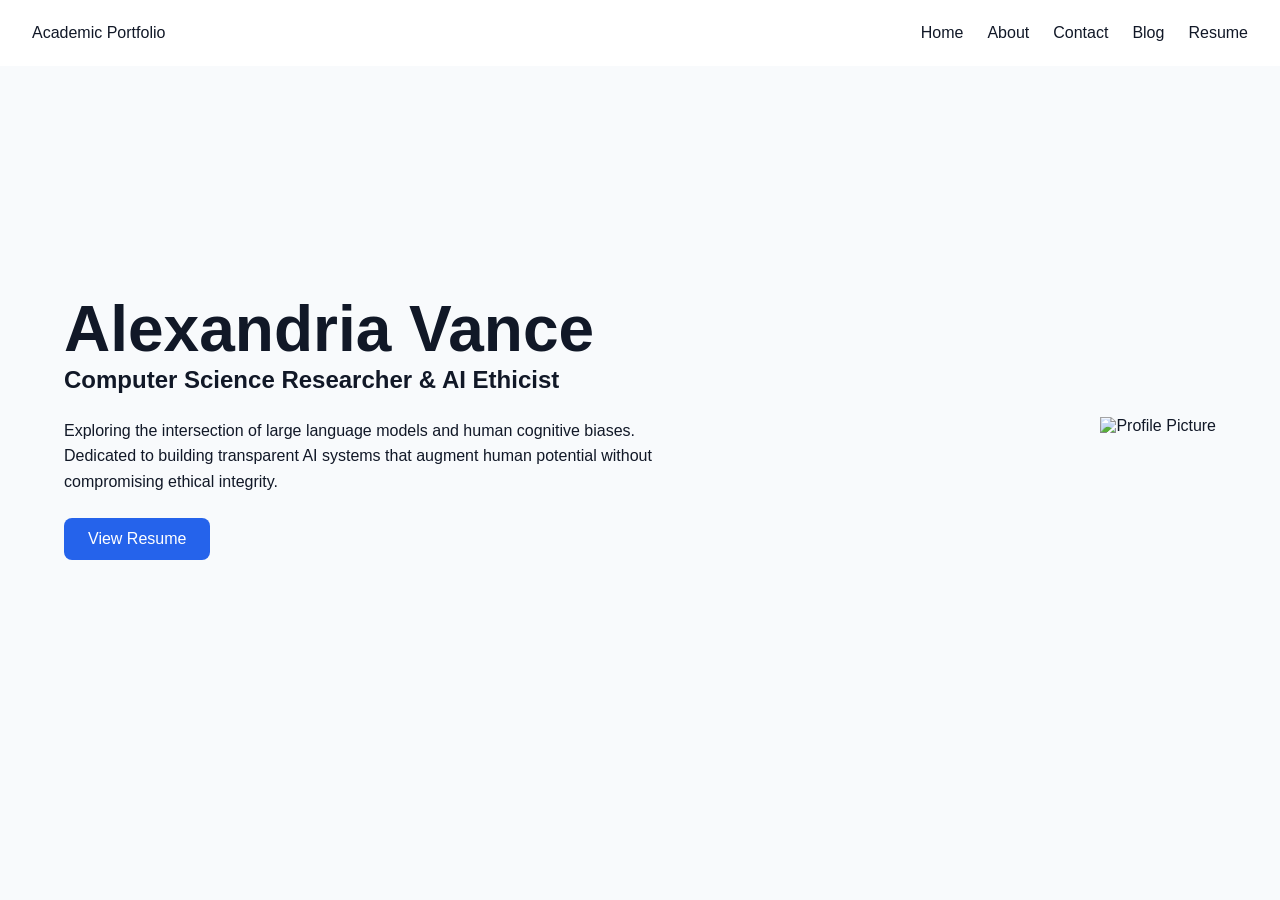
==== index.html @ d14ae64d "starting css" ====
<!DOCTYPE html>
<html lang="en">
<head>
    <title>Index</title>
    <link rel = "stylesheet"
    href = "css/style.css">
</head>
<body>
    <nav class="navbar">
        <div class="logo">
        Academic Portfolio
        </div>

        <ul class="nav-links">
            <li><a href="index.html">Home</a></li>
            <li><a href="about.html">About</a></li>
            <li><a href="contact.html">Contact</a></li>
            <li><a href="blog.html">Blog</a></li>
            <li><a href="resume.html">Resume</a></li>
    
        </ul>
    </nav>

    <main>
        <section class="hero container"> 
            <div class="hero-text"> 
                <h1> Alexandria Vance</h1>
                <h2> Computer Science Researcher & AI Ethicist</h2>

                <p>Exploring the intersection of large language 
                    models and human cognitive biases. 
                    Dedicated to building transparent AI 
                    systems that augment human potential without 
                    compromising ethical integrity. 
                </p>

                <div class="hero-buttons">

                    <a href="resume.html" class="btn"> View Resume</a>
                </div>

            </div>

            <div class="hero-image"> 

                <img src="images/profile.jpg"
                alt="Profile Picture">
            </div>
        </section>
    </main>

<script src="js/main.js"></script>
    </body>
</html>
---- css/style.css ----
:root {
    --primary: #2563eb;
    --secondary:#1e293b;
    --background:#f8fafc;
    --text:#111827; 
    --card:#ffffff;
}

*{
    margin: 0;
    padding: 0;
    box-sizing: border-box;
}

body{
    font-family:Arial, sans-serif;
    background:var(--background);
    color: var(--text);
}

.container{
    width: 90%;
    max-width: 1200px;
    margin: auto;
}

.navbar{
    display: flex;
    justify-content: space-between;
    align-items: center;

    padding: 1.5rem 2rem;
    background: white;
}

.nav-links{
    display: flex;
    gap: 1.5rem; 
    list-style: none;
}

.nav-links a{
    text-decoration: none;
    color: var(--text);
}

.hero{
    display: flex;
    justify-content: space-between;
    align-items: center; 
    min-height: 80vh;
}

.hero-text{
    max-width: 600px;
}

.hero h1{
    font-size: 4rem;
}

.hero p {
    margin: 1.5rem 0;
    line-height: 1.6;
}

.btn {
    display: inline-block;
    padding: 0.75rem 1.5rem;
    background: var(--primary);
    color:white;
    text-decoration: none;
    border-radius: 8px;
    transition: 0.3s ease;
}

.btn:hover {
    opacity: 0.85;
}

.hero-buttons {
    display: flex;
    gap: 1rem;
}
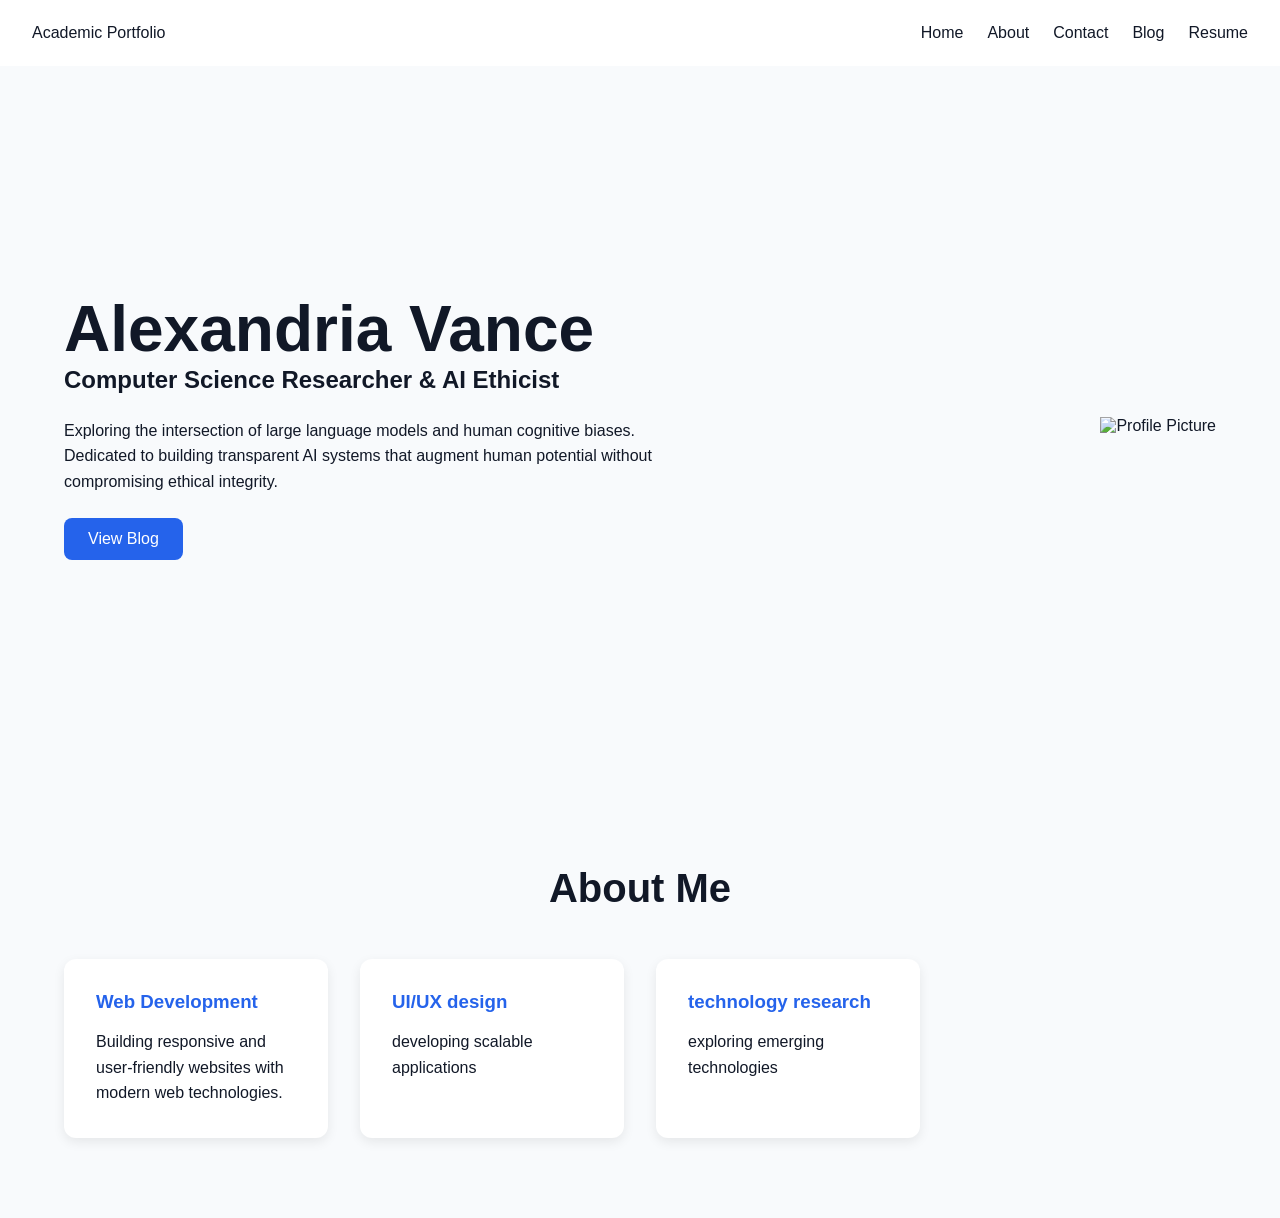
==== commit 26614cff: "start of interest card grid" ====
--- a/index.html
+++ b/index.html
@@ -36,7 +36,7 @@
 
                 <div class="hero-buttons">
 
-                    <a href="resume.html" class="btn"> View Resume</a>
+                    <a href="blog.html" class="btn"> View Blog</a>
                 </div>
 
             </div>
@@ -47,6 +47,31 @@
                 alt="Profile Picture">
             </div>
         </section>
+
+        <section class="interests container">
+
+            <h2 class="section-title"> 
+                About Me
+            </h2>
+
+            <div class="interests-grid">
+
+                <div class="interest-card">
+                    <h3>Web Development </h3>
+                    <p>Building responsive and user-friendly websites with modern web technologies.</p>
+                </div>
+
+                <div class="interest-card">
+                    <h3> UI/UX design</h3>
+                    <p> developing scalable applications </p>
+                </div>
+                <div class="interest-card">
+                    <h3> technology research</h3>
+                    <p> exploring emerging technologies</p>
+                </div>
+
+            </div>
+        </section>
     </main>
 
 <script src="js/main.js"></script>
--- a/css/style.css
+++ b/css/style.css
@@ -83,3 +83,50 @@
     gap: 1rem;
 }
 
+.interests {
+    padding:5rem 0;
+}
+
+.section-title {
+    font-size: 2.5rem;
+    margin-bottom: 3rem;
+    text-align: center;
+}
+
+.interests-grid {
+    display: grid; 
+    grid-template-columns: repeat(4, 1fr);
+    gap: 2rem;
+}
+
+.interest-card {
+    background: var(--card);
+    padding: 2rem;
+    border-radius: 12px;
+    box-shadow: 0 4px 12px rgba(0,0,0,0.08);
+    transition: 0.3s ease;
+}
+
+.interest-card:hover {
+    transform: translateY(-5px);
+}
+
+.interest-card h3 {
+    margin-bottom: 1rem;
+    color: var(--primary);
+}
+
+.interest-card p {
+    line-height: 1.6;
+}
+
+@media (max-width: 768px) {
+    .hero {
+        flex-direction: column; 
+        text-align: center;
+    }
+    .interests-grid {
+        grid-template-columns: 1fr;
+    }
+}
+/* makes it stack when looking at it on mobile*/
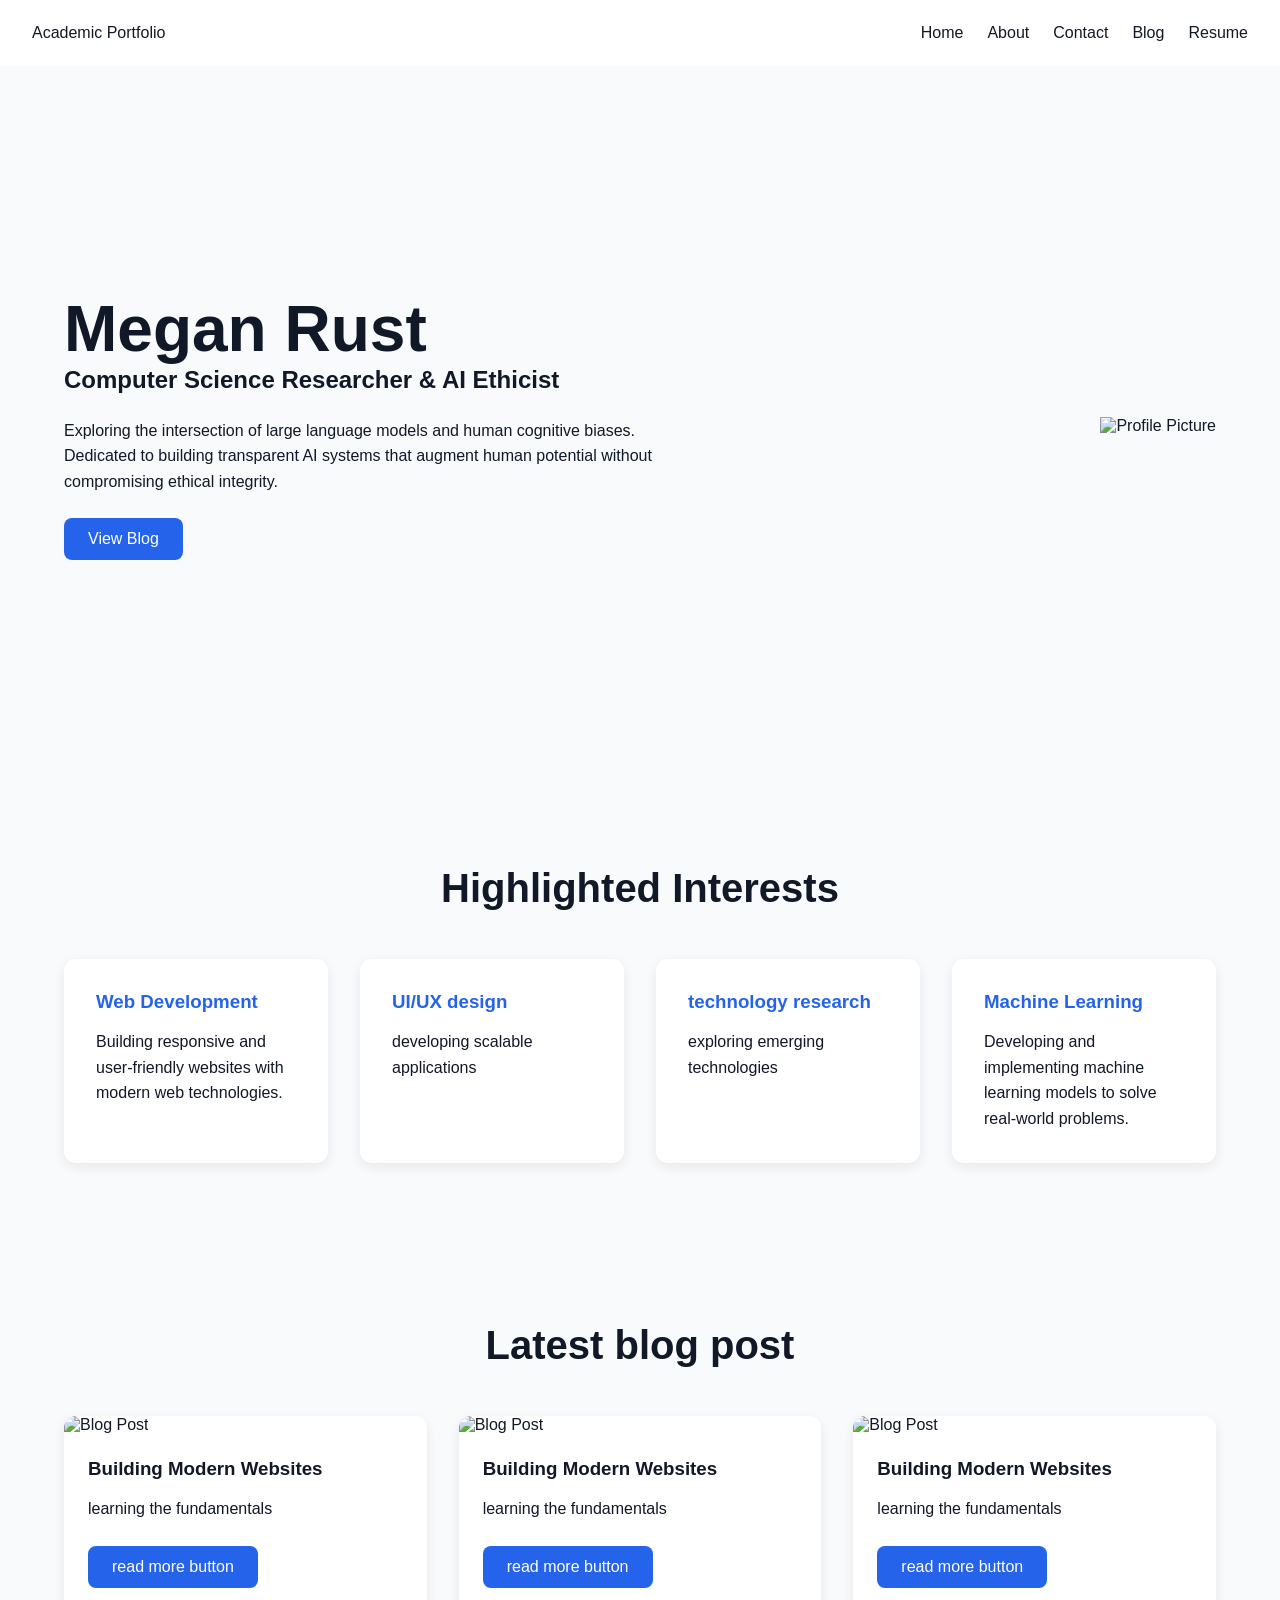
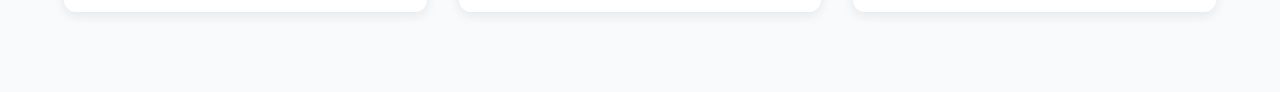
==== commit 7e5e9a79: "responsive blog card section" ====
--- a/index.html
+++ b/index.html
@@ -24,7 +24,7 @@
     <main>
         <section class="hero container"> 
             <div class="hero-text"> 
-                <h1> Alexandria Vance</h1>
+                <h1> Megan Rust</h1>
                 <h2> Computer Science Researcher & AI Ethicist</h2>
 
                 <p>Exploring the intersection of large language 
@@ -51,7 +51,7 @@
         <section class="interests container">
 
             <h2 class="section-title"> 
-                About Me
+                Highlighted Interests
             </h2>
 
             <div class="interests-grid">
@@ -69,7 +69,59 @@
                     <h3> technology research</h3>
                     <p> exploring emerging technologies</p>
                 </div>
+                <div class="interest-card">
+                    <h3> Machine Learning</h3>
+                    <p> Developing and implementing machine learning models to solve real-world problems.</p>
+                </div>
 
+            </div>
+        </section>
+
+        <section class="blog-preview container">
+            <h2 class="section-title"> Latest blog post</h2>
+
+            <div class="blog-grid">
+                <div class="blog-card">
+                    <img src="images/blog1.jpg"
+                    alt="Blog Post"> 
+
+                    <div class="blog-content">
+
+                        <h3> Building Modern Websites</h3>
+                        <p> learning the fundamentals</p>
+
+                        <a href="blog-post.html"
+                        class="btn"> read more button</a>
+                    </div>
+                </div>
+
+                <div class="blog-card">
+                    <img src="images/blog1.jpg"
+                    alt="Blog Post"> 
+
+                    <div class="blog-content">
+
+                        <h3> Building Modern Websites</h3>
+                        <p> learning the fundamentals</p>
+
+                        <a href="blog-post.html"
+                        class="btn"> read more button</a>
+                    </div>
+                </div>
+
+                <div class="blog-card">
+                    <img src="images/blog1.jpg"
+                    alt="Blog Post"> 
+
+                    <div class="blog-content">
+
+                        <h3> Building Modern Websites</h3>
+                        <p> learning the fundamentals</p>
+
+                        <a href="blog-post.html"
+                        class="btn"> read more button</a>
+                    </div>
+                </div>
             </div>
         </section>
     </main>
--- a/css/style.css
+++ b/css/style.css
@@ -129,4 +129,51 @@
         grid-template-columns: 1fr;
     }
 }
-/* makes it stack when looking at it on mobile*/+/* makes it stack when looking at it on mobile*/
+
+.blog-preview {
+    padding: 5rem 0;
+}
+
+.blog-grid {
+    display: grid; 
+    grid-template-columns: repeat(3, 1fr);
+    gap: 2rem;
+}
+
+.blog-card {
+    background: var(--card);
+    border-radius: 12px;
+    overflow: hidden;
+    box-shadow: 0 4px 12px rgba(0,0,0,0.08);
+    transition: 0.3s ease;
+}
+
+.blog-card:hover {
+    transform: translateY(-5px);
+}
+
+.blog-card img {
+    width: 100%;
+    height: 200px;
+    object-fit: cover;
+}
+
+.blog-content {
+    padding: 1.5rem;
+}
+
+.blog-content h3 {
+    margin-bottom: 1rem; 
+} 
+
+.blog-content p {
+    margin-bottom: 1.5rem;
+    line-height: 1.6;
+}
+
+@media (max-width: 768px) {
+    .blog-grid {
+        grid-template-columns: 1fr;
+    }
+}
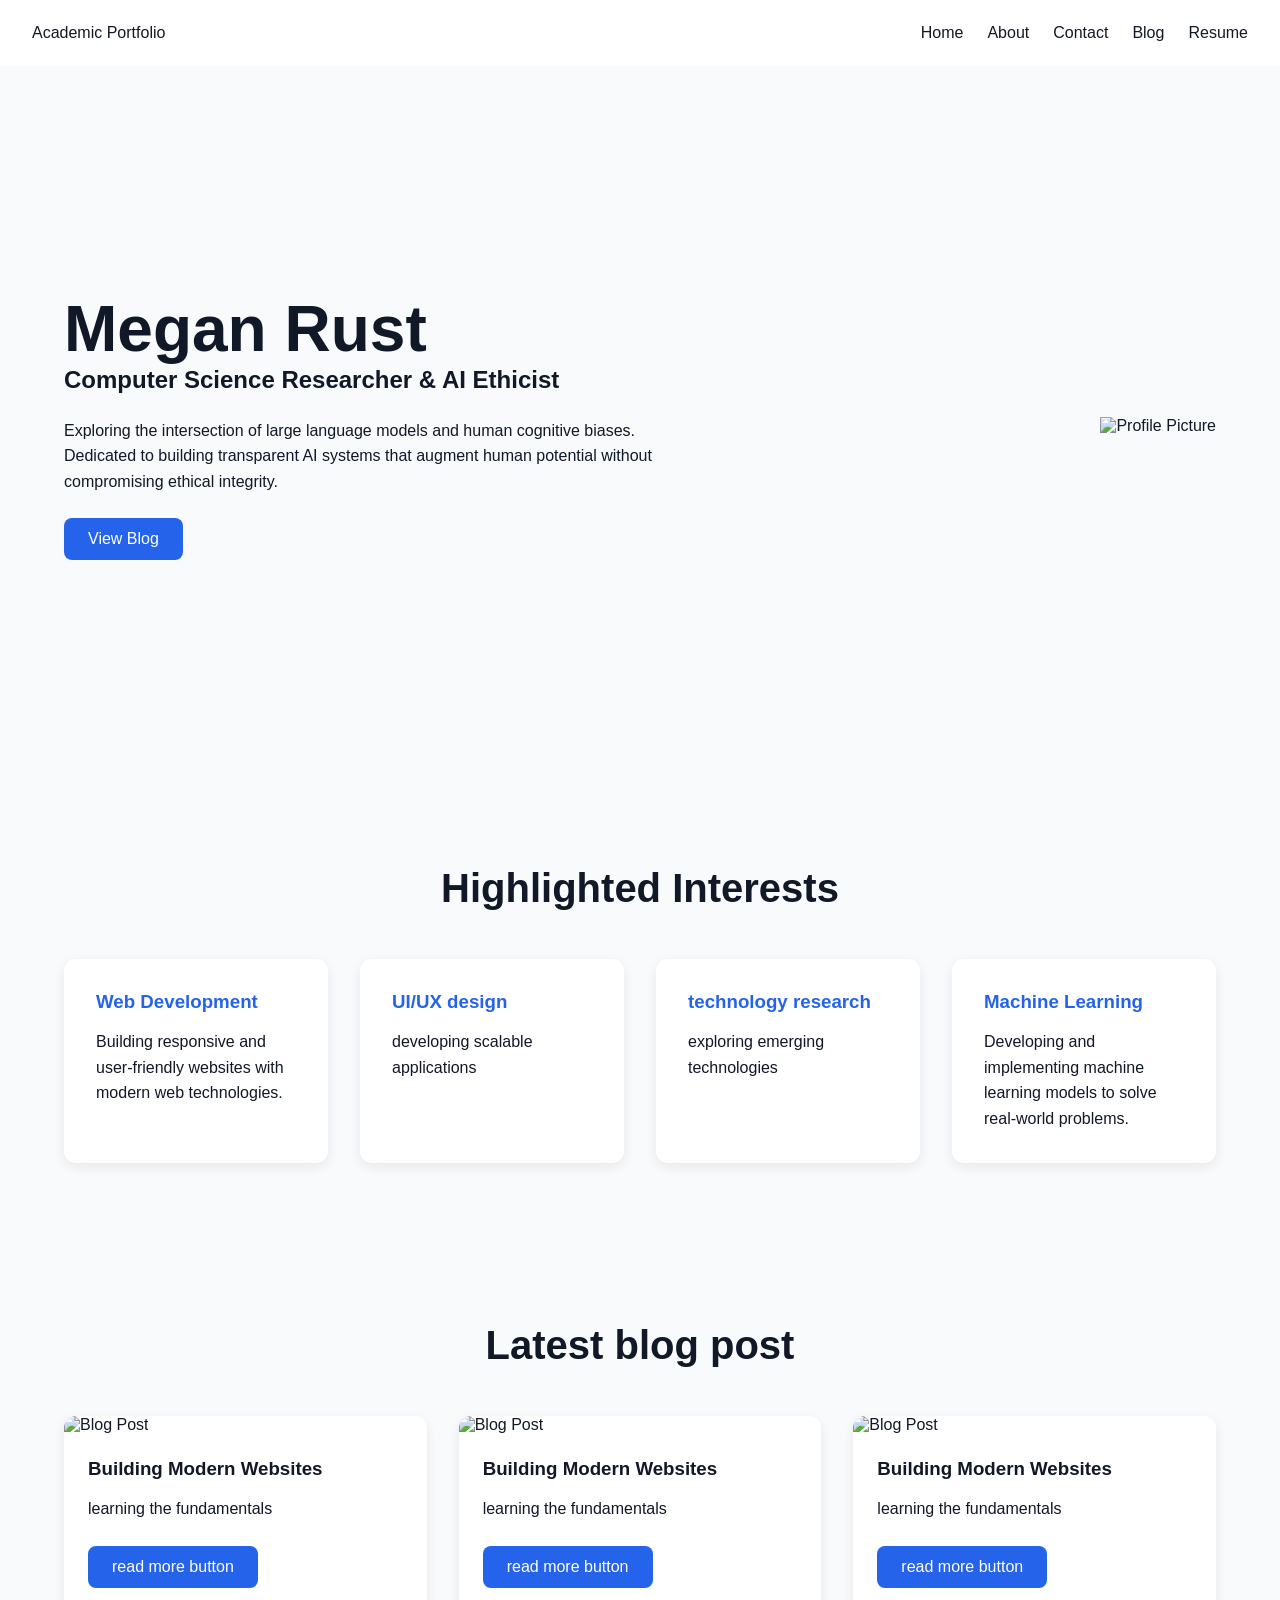
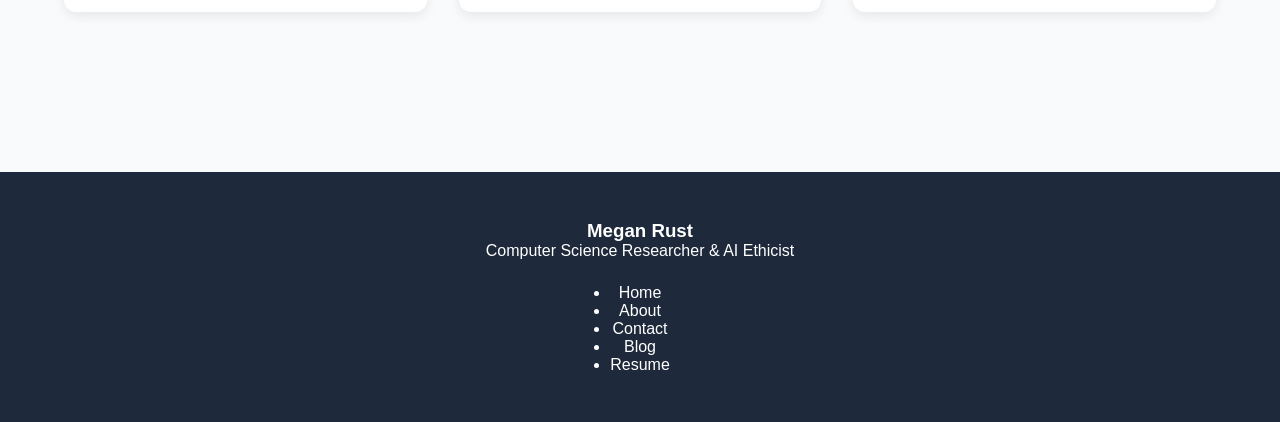
==== commit deaafa59: "footer section for each page" ====
--- a/index.html
+++ b/index.html
@@ -126,6 +126,23 @@
         </section>
     </main>
 
+     <footer class="footer">
+        <div class="container footer-content"> 
+            <div class="footer-left">
+                <h3> Megan Rust </h3>
+                <p>Computer Science Researcher & AI Ethicist</p>
+            </div>
+            <div class="footer-links">
+                <ul>
+                    <li><a href="index.html">Home</a></li>
+                    <li><a href="about.html">About</a></li>
+                    <li><a href="contact.html">Contact</a></li>
+                    <li><a href="blog.html">Blog</a></li>
+                    <li><a href="resume.html">Resume</a></li>
+                </ul>
+            </div>
+        </div>
+    </footer>
 <script src="js/main.js"></script>
     </body>
 </html> 
--- a/css/style.css
+++ b/css/style.css
@@ -176,4 +176,32 @@
     .blog-grid {
         grid-template-columns: 1fr;
     }
-}+}
+
+.footer {
+    background: var(--secondary);
+    color: white;
+    padding: 3rem 0;
+    margin-top: 5rem;
+}
+.footer-content {
+    display: flex;
+    justify-content: space-between;
+    align-items: center;
+}
+
+.footer-links {
+    display: flex;
+    gap: 1.5rem;
+}
+
+.footer-links a {
+    color: white; 
+    text-decoration: none;
+}
+
+.footer-content {
+    flex-direction: column;
+    gap: 1.5rem;
+    text-align: center;
+}
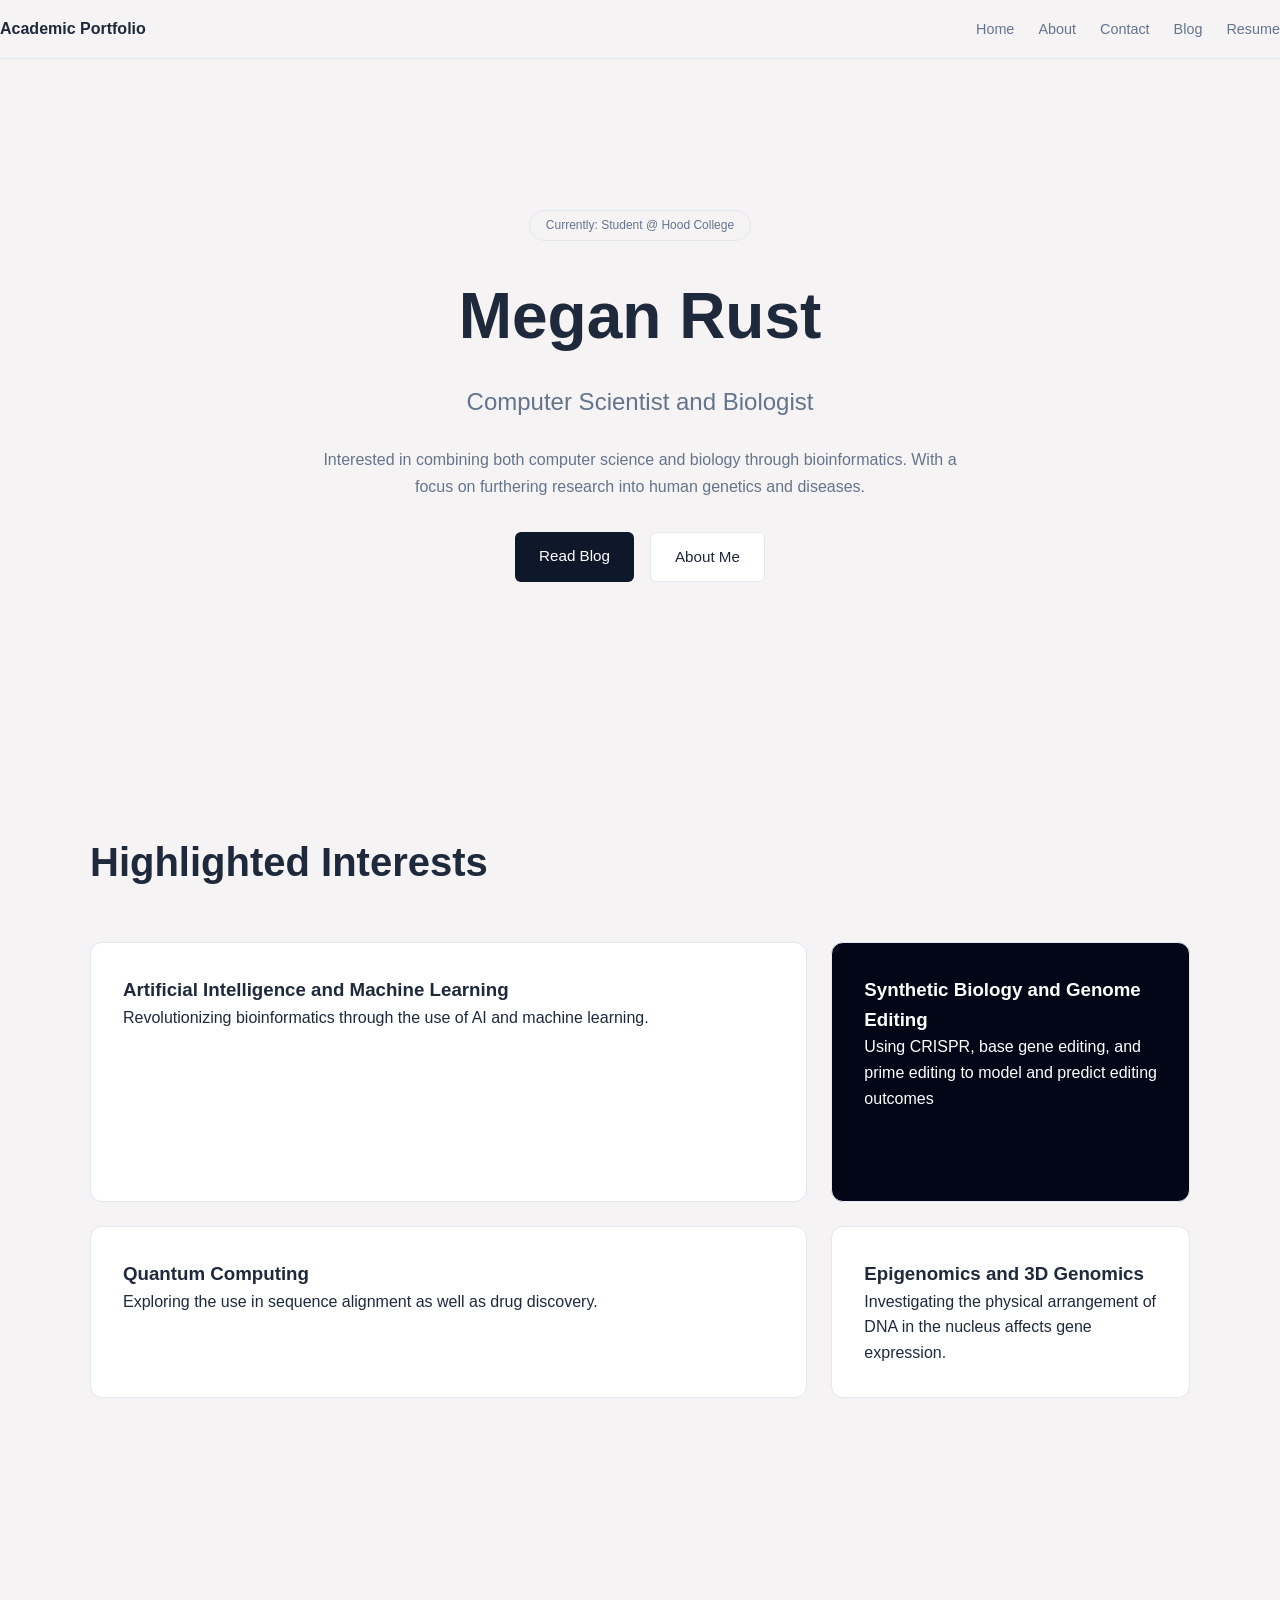
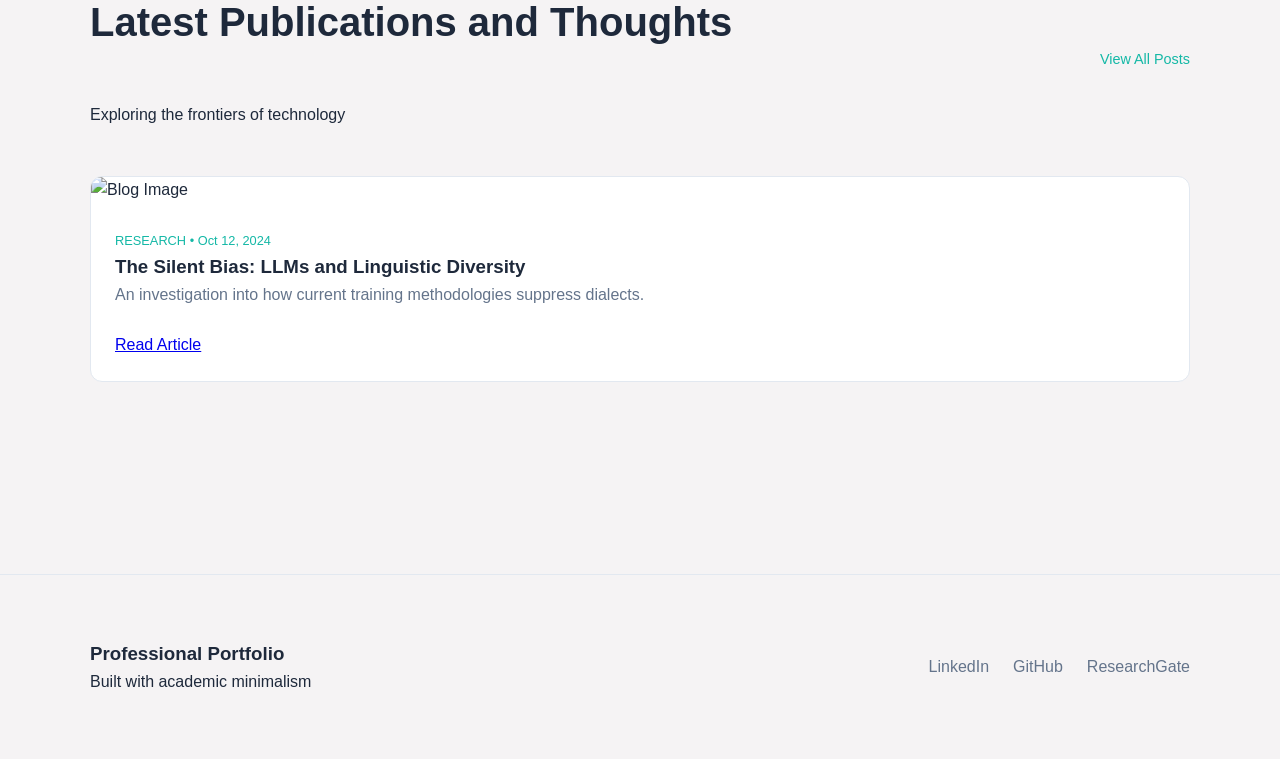
==== commit b464fbfb: "update all sections to fit rubric" ====
--- a/index.html
+++ b/index.html
@@ -10,7 +10,6 @@
         <div class="logo">
         Academic Portfolio
         </div>
-
         <ul class="nav-links">
             <li><a href="index.html">Home</a></li>
             <li><a href="about.html">About</a></li>
@@ -24,27 +23,19 @@
     <main>
         <section class="hero container"> 
             <div class="hero-text"> 
+                <span class="hero-tag">Currently: Student @ Hood College</span>
                 <h1> Megan Rust</h1>
-                <h2> Computer Science Researcher & AI Ethicist</h2>
+                <h2> Computer Scientist and Biologist</h2>
 
-                <p>Exploring the intersection of large language 
-                    models and human cognitive biases. 
-                    Dedicated to building transparent AI 
-                    systems that augment human potential without 
-                    compromising ethical integrity. 
+                <p>Interested in combining both computer science and biology through bioinformatics. 
+                    With a focus on furthering research into human genetics 
+                    and diseases.  
                 </p>
 
                 <div class="hero-buttons">
-
-                    <a href="blog.html" class="btn"> View Blog</a>
+                    <a href="blog.html" class="btn btn-primary"> Read Blog</a>
+                    <a href="about.html" class="btn btn-secondary"> About Me </a>
                 </div>
-
-            </div>
-
-            <div class="hero-image"> 
-
-                <img src="images/profile.jpg"
-                alt="Profile Picture">
             </div>
         </section>
 
@@ -56,90 +47,64 @@
 
             <div class="interests-grid">
 
-                <div class="interest-card">
-                    <h3>Web Development </h3>
-                    <p>Building responsive and user-friendly websites with modern web technologies.</p>
+                <div class="interest-card large-card">
+                    <h3>Artificial Intelligence and Machine Learning </h3>
+                    <p>Revolutionizing bioinformatics through the use of AI and machine learning.</p>
                 </div>
 
-                <div class="interest-card">
-                    <h3> UI/UX design</h3>
-                    <p> developing scalable applications </p>
+                <div class="interest-card dark-card">
+                    <h3>Synthetic Biology and Genome Editing </h3>
+                    <p> Using CRISPR, base gene editing, and prime editing to model and predict editing outcomes </p>
                 </div>
                 <div class="interest-card">
-                    <h3> technology research</h3>
-                    <p> exploring emerging technologies</p>
+                    <h3> Quantum Computing</h3>
+                    <p> Exploring the use in sequence alignment as well as drug discovery.</p>
                 </div>
-                <div class="interest-card">
-                    <h3> Machine Learning</h3>
-                    <p> Developing and implementing machine learning models to solve real-world problems.</p>
+                <div class="interest-card wide-card">
+                    <h3> Epigenomics and 3D Genomics</h3>
+                    <p> Investigating the physical arrangement of DNA in the nucleus affects gene expression.</p>
                 </div>
 
             </div>
         </section>
 
         <section class="blog-preview container">
-            <h2 class="section-title"> Latest blog post</h2>
-
-            <div class="blog-grid">
+            <div class="section-header">
+                <div> 
+                    <h2 class="section-title">
+                        Latest Publications and Thoughts
+                    </h2>
+                    <p> Exploring the frontiers of technology</p>
+                </div>
+                <a href="blog.html"
+                class="view-all-link">View All Posts</a>
+            </div>
+            <div>
                 <div class="blog-card">
-                    <img src="images/blog1.jpg"
-                    alt="Blog Post"> 
-
-                    <div class="blog-content">
-
-                        <h3> Building Modern Websites</h3>
-                        <p> learning the fundamentals</p>
-
-                        <a href="blog-post.html"
-                        class="btn"> read more button</a>
-                    </div>
+                <img src="images/blog1.jpg"
+                alt="Blog Image">
+                <div class="blog-content">
+                    <span class="blog-meta">
+                       RESEARCH • Oct 12, 2024
+                    </span>
+                    <h3> The Silent Bias: LLMs and Linguistic Diversity</h3>
+                    <p> An investigation into how current training methodologies suppress dialects.</p>
+                    <a href="blog-post.html">Read Article</a>
                 </div>
-
-                <div class="blog-card">
-                    <img src="images/blog1.jpg"
-                    alt="Blog Post"> 
-
-                    <div class="blog-content">
-
-                        <h3> Building Modern Websites</h3>
-                        <p> learning the fundamentals</p>
-
-                        <a href="blog-post.html"
-                        class="btn"> read more button</a>
-                    </div>
-                </div>
-
-                <div class="blog-card">
-                    <img src="images/blog1.jpg"
-                    alt="Blog Post"> 
-
-                    <div class="blog-content">
-
-                        <h3> Building Modern Websites</h3>
-                        <p> learning the fundamentals</p>
-
-                        <a href="blog-post.html"
-                        class="btn"> read more button</a>
-                    </div>
-                </div>
+            </div>
             </div>
         </section>
     </main>
-
      <footer class="footer">
         <div class="container footer-content"> 
-            <div class="footer-left">
-                <h3> Megan Rust </h3>
-                <p>Computer Science Researcher & AI Ethicist</p>
+            <div>
+                <h3> Professional Portfolio </h3>
+                <p>Built with academic minimalism</p>
             </div>
             <div class="footer-links">
-                <ul>
-                    <li><a href="index.html">Home</a></li>
-                    <li><a href="about.html">About</a></li>
-                    <li><a href="contact.html">Contact</a></li>
-                    <li><a href="blog.html">Blog</a></li>
-                    <li><a href="resume.html">Resume</a></li>
-                </ul>
+                <a href="#">LinkedIn</a>
+                <a href="#">GitHub</a>
+                <a href="#">ResearchGate</a>
             </div>
         </div>
     </footer>
--- a/css/style.css
+++ b/css/style.css
@@ -1,9 +1,12 @@
 :root {
-    --primary: #2563eb;
-    --secondary:#1e293b;
-    --background:#f8fafc;
-    --text:#111827; 
-    --card:#ffffff;
+    --primary: #0f172a;
+    --accent:#14b8a6;
+    --background:#f5f3f4;
+    --card:#ffffff; 
+    --text:#1e293b;
+    --muted: #64748b;
+    --border: #e2e8f0;
+
 }
 
 *{
@@ -12,28 +15,35 @@
     box-sizing: border-box;
 }
 
+/*BODY*/
 body{
     font-family:Arial, sans-serif;
     background:var(--background);
     color: var(--text);
-}
-
+    line-height: 1.6;
+}
+
+/*CONTAINER*/
 .container{
-    width: 90%;
-    max-width: 1200px;
+    width: 88%;
+    max-width: 1100px;
     margin: auto;
 }
 
+/*NAVBAR*/
 .navbar{
     display: flex;
     justify-content: space-between;
     align-items: center;
-
-    padding: 1.5rem 2rem;
-    background: white;
-}
-
-.nav-links{
+    padding: 1rem 0rem;
+    border-bottom: 1px solid var(--border);
+}
+.logo {
+    font-weight: bold;
+    font-size: 1rem;
+}
+
+.nav-links {
     display: flex;
     gap: 1.5rem; 
     list-style: none;
@@ -41,69 +51,101 @@
 
 .nav-links a{
     text-decoration: none;
-    color: var(--text);
-}
-
+    color: var(--muted);
+    font-size: 0.9rem;
+    transition: 0.3s ease;
+}
+
+.nav-links a:hover{
+    color: var(--accent);
+}
+
+/*HERO*/
 .hero{
     display: flex;
-    justify-content: space-between;
+    justify-content: center;
     align-items: center; 
-    min-height: 80vh;
+    text-align: center;
+    min-height: 75vh;
 }
 
 .hero-text{
-    max-width: 600px;
-}
-
+    max-width: 700px;
+}
+.hero-tag {
+    display: inline-block;
+    padding: 0.3rem 1rem;
+    border: 1px solid var(--border);
+    border-radius: 999px;
+    font-size: 0.75rem;
+    color: var(--muted);
+    margin-bottom: 1.5rem;
+}
 .hero h1{
     font-size: 4rem;
+    margin-bottom: 1rem;
+}
+.hero h2{
+    color: var(--muted);
+    font-weight: 400;
+    margin-bottom: 1.5rem;
 }
 
 .hero p {
-    margin: 1.5rem 0;
-    line-height: 1.6;
-}
-
+   max-width: 650px;
+   margin: auto;
+   color: var(--muted);
+   margin-bottom: 2rem;
+   line-height: 1.7;
+}
+
+/* BUTTON */
+.hero-buttons {
+    display: flex;
+    justify-content: center;
+    gap: 1rem;
+}
 .btn {
-    display: inline-block;
     padding: 0.75rem 1.5rem;
+    text-decoration: none;
+    border-radius: 6px;
+    transition: 0.3s ease;
+    font-size: 0.95rem;
+}
+.btn-primary {
     background: var(--primary);
-    color:white;
-    text-decoration: none;
-    border-radius: 8px;
-    transition: 0.3s ease;
-}
-
+    color: white;
+}
+.btn-secondary {
+    background: white;
+    border: 1px solid var(--border);
+    color: var(--text);
+}
 .btn:hover {
-    opacity: 0.85;
-}
-
-.hero-buttons {
-    display: flex;
-    gap: 1rem;
-}
-
-.interests {
-    padding:5rem 0;
-}
-
+    opacity: 0.9;
+}
+
+/* SECTION TITLE */
 .section-title {
     font-size: 2.5rem;
     margin-bottom: 3rem;
-    text-align: center;
-}
-
+}
+
+/* INTERESTS */
+.interests {
+    padding: 6rem 0;
+}
 .interests-grid {
     display: grid; 
-    grid-template-columns: repeat(4, 1fr);
-    gap: 2rem;
+    grid-template-columns: 2fr 1fr;
+    gap: 1.5rem;
 }
 
 .interest-card {
     background: var(--card);
     padding: 2rem;
     border-radius: 12px;
-    box-shadow: 0 4px 12px rgba(0,0,0,0.08);
+    border: 1px solid var(--border);
     transition: 0.3s ease;
 }
 
@@ -111,28 +153,50 @@
     transform: translateY(-5px);
 }
 
-.interest-card h3 {
+.large-card{
+    min-height: 260px;
+}
+.dark-card {
+    background: #020617;
+    color: white;
+}
+.wide-card {
+    background-image: url("../images/waves.jpg");
+    background-size: cover;
+    background-position: center;
+}
+/*.interest-card h3 {
     margin-bottom: 1rem;
-    color: var(--primary);
 }
 
 .interest-card p {
-    line-height: 1.6;
-}
-
-@media (max-width: 768px) {
-    .hero {
-        flex-direction: column; 
-        text-align: center;
-    }
-    .interests-grid {
-        grid-template-columns: 1fr;
-    }
-}
-/* makes it stack when looking at it on mobile*/
-
+    color: var(--muted);
+}
+.featured-card {
+    background: var(--primary);
+    color: white;
+}
+.featured-card p {
+    color: rgba(255,255,255,0.8);
+}
+.wide-card {
+    grid-column: span 2;
+}*/
+
+/* BLOG PREVIEW */
 .blog-preview {
-    padding: 5rem 0;
+    padding: 6rem 0;
+}
+.section-header {
+    display: flex;
+    justify-content: space-between;
+    align-items: center;
+    margin-bottom: 3rem;
+}
+.view-all-link {
+    color: var(--accent);
+    text-decoration: none;
+    font-size: 0.9rem;
 }
 
 .blog-grid {
@@ -142,11 +206,11 @@
 }
 
 .blog-card {
-    background: var(--card);
+    background: white;
     border-radius: 12px;
     overflow: hidden;
-    box-shadow: 0 4px 12px rgba(0,0,0,0.08);
-    transition: 0.3s ease;
+   border: 1px solid var(--border);
+   transition: 0.3s ease;
 }
 
 .blog-card:hover {
@@ -155,53 +219,77 @@
 
 .blog-card img {
     width: 100%;
-    height: 200px;
+    height: 220px;
     object-fit: cover;
 }
 
 .blog-content {
     padding: 1.5rem;
 }
+.blog-meta {
+    color: var(--accent);
+    font-size: 0.8rem;
+}
 
 .blog-content h3 {
-    margin-bottom: 1rem; 
+    margin-bottom: 1rem 0; 
 } 
 
 .blog-content p {
+    color: var(--muted);
     margin-bottom: 1.5rem;
-    line-height: 1.6;
-}
-
+}
+
+/* FOOTER */
+.footer {
+    border-top: 1px solid var(--border);
+    padding: 4rem 0;
+    margin-top: 6rem;
+}
+.footer-content {
+    display: flex;
+    justify-content: space-between;
+    align-items: center;
+}
+
+.footer-links {
+    display: flex;
+    gap: 1.5rem;
+}
+
+.footer-links a {
+    color: var(--muted);
+    text-decoration: none;
+}
+
+/*RESPONSIVE DESIGN*/
 @media (max-width: 768px) {
+    .hero h1 {
+        font-size: 2.5rem;
+    }
+    .hero-buttons {
+        flex-direction: column;
+    }
+    .interests-grid {
+        grid-template-columns: 1fr;
+    }
     .blog-grid {
         grid-template-columns: 1fr;
     }
-}
-
-.footer {
-    background: var(--secondary);
-    color: white;
-    padding: 3rem 0;
-    margin-top: 5rem;
-}
-.footer-content {
-    display: flex;
-    justify-content: space-between;
-    align-items: center;
-}
-
-.footer-links {
-    display: flex;
-    gap: 1.5rem;
-}
-
-.footer-links a {
-    color: white; 
-    text-decoration: none;
-}
-
-.footer-content {
-    flex-direction: column;
-    gap: 1.5rem;
-    text-align: center;
-}
+    .section-header {
+        flex-direction: column;
+        gap: 1rem;
+        align-items: flex-start;
+    }
+    .wide-card {
+        grid-column: span 1;
+    }
+    .footer-content {
+        flex-direction: column;
+        gap: 1.5rem;
+        text-align: center;
+    }
+    .nav-links {
+        gap: 1rem;
+    }
+}
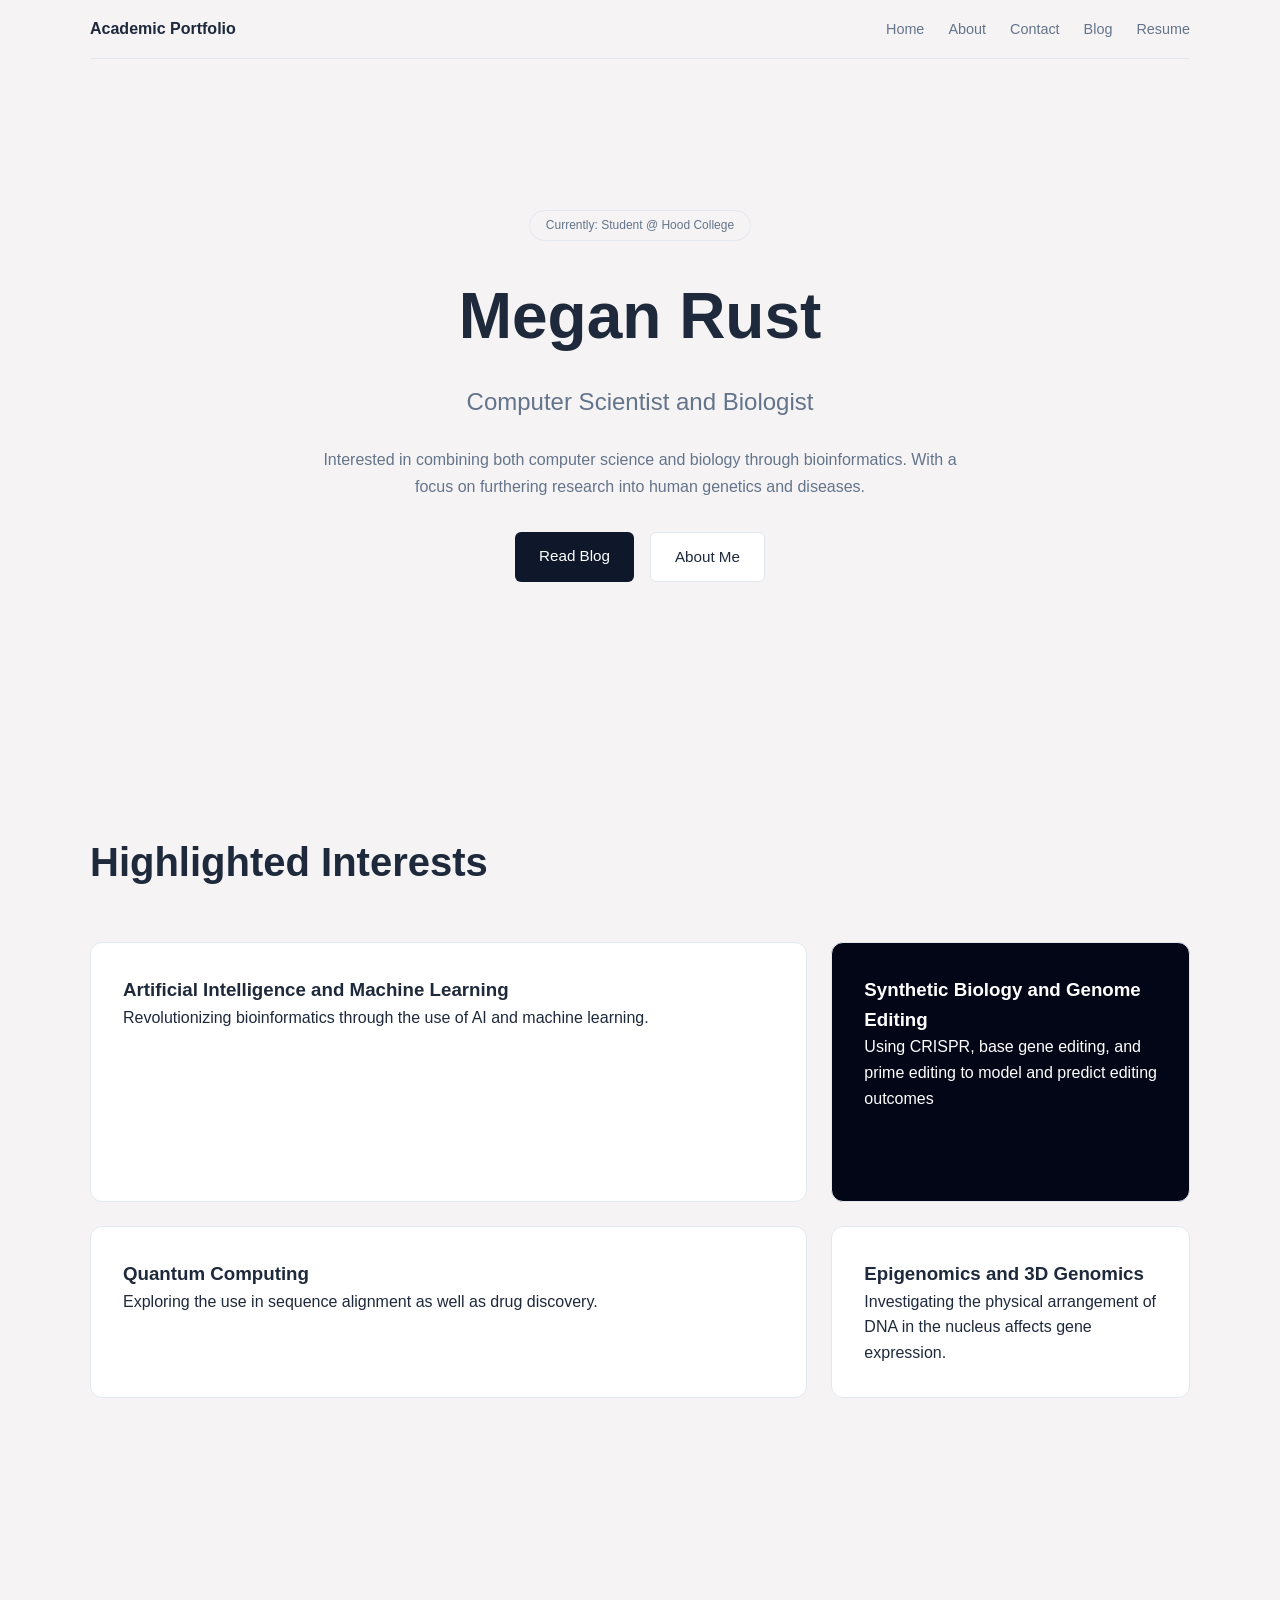
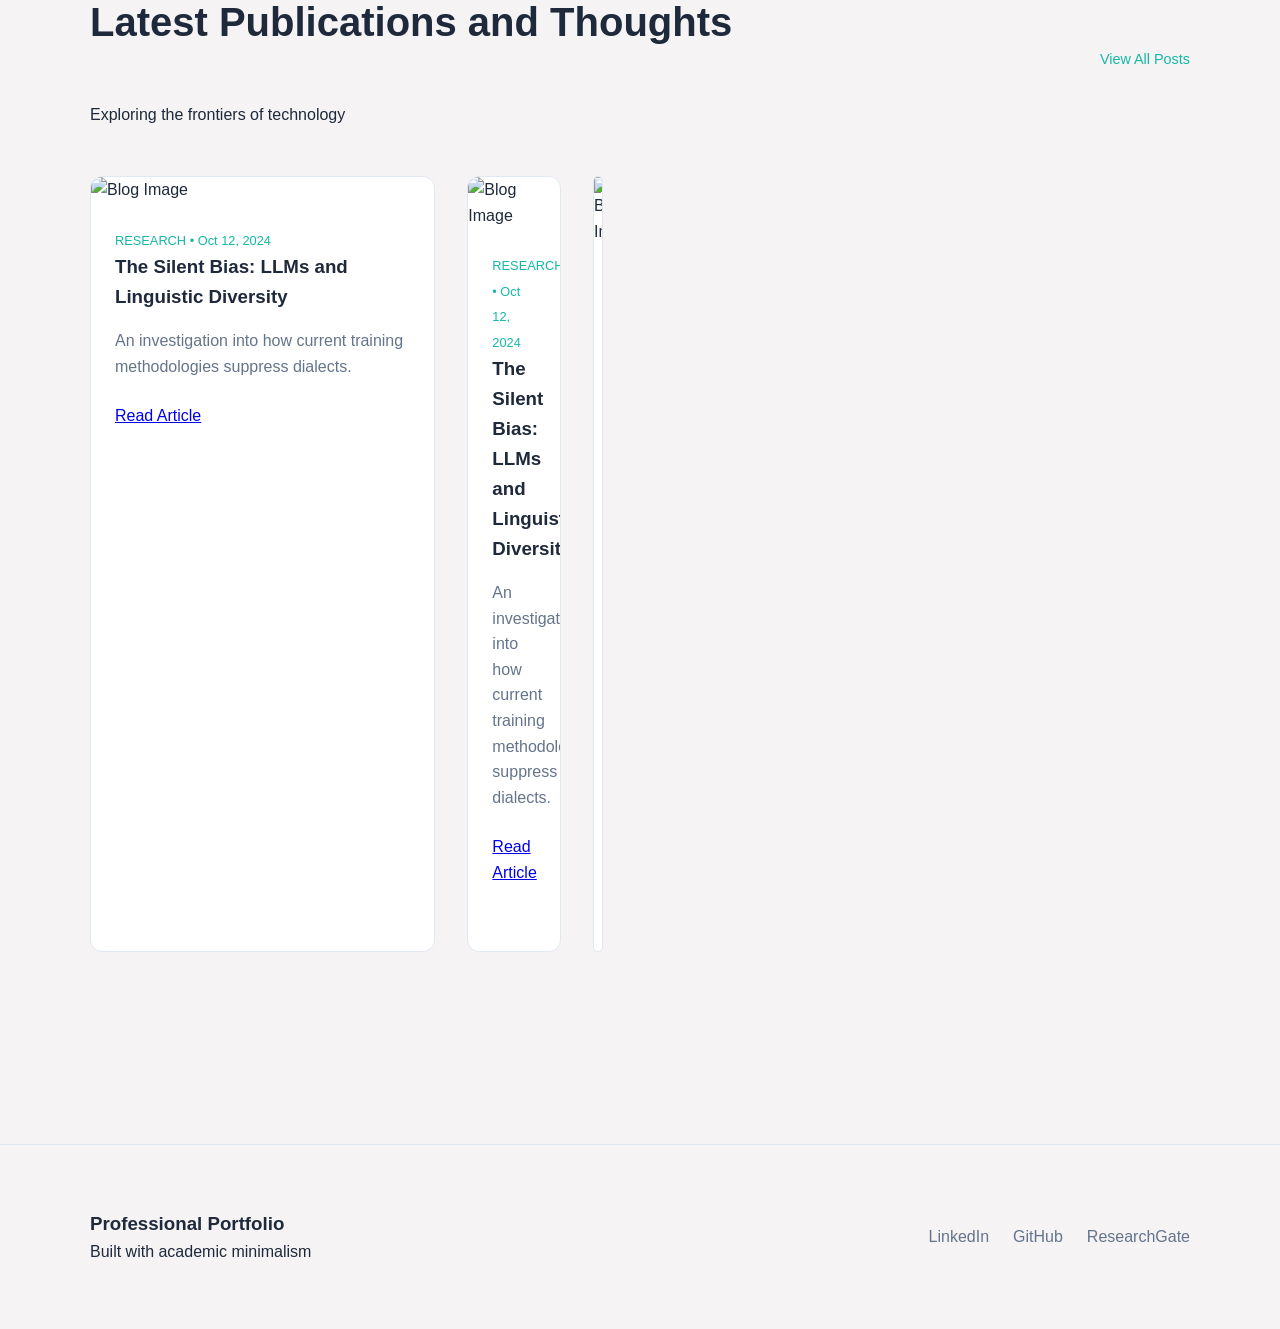
==== commit 47782385: "fixing things up" ====
--- a/index.html
+++ b/index.html
@@ -6,7 +6,7 @@
     href = "css/style.css">
 </head>
 <body>
-    <nav class="navbar">
+    <nav class="navbar container">
         <div class="logo">
         Academic Portfolio
         </div>
@@ -79,7 +79,33 @@
                 <a href="blog.html"
                 class="view-all-link">View All Posts</a>
             </div>
-            <div>
+            <div class="blog-grid">
+                <div class="blog-card">
+                <img src="images/blog1.jpg"
+                alt="Blog Image">
+                <div class="blog-content">
+                    <span class="blog-meta">
+                       RESEARCH • Oct 12, 2024
+                    </span>
+                    <h3> The Silent Bias: LLMs and Linguistic Diversity</h3>
+                    <p> An investigation into how current training methodologies suppress dialects.</p>
+                    <a href="blog-post.html">Read Article</a>
+                </div>
+            </div>
+            <div class="blog-grid">
+                <div class="blog-card">
+                <img src="images/blog1.jpg"
+                alt="Blog Image">
+                <div class="blog-content">
+                    <span class="blog-meta">
+                       RESEARCH • Oct 12, 2024
+                    </span>
+                    <h3> The Silent Bias: LLMs and Linguistic Diversity</h3>
+                    <p> An investigation into how current training methodologies suppress dialects.</p>
+                    <a href="blog-post.html">Read Article</a>
+                </div>
+            </div>
+            <div class="blog-grid">
                 <div class="blog-card">
                 <img src="images/blog1.jpg"
                 alt="Blog Image">
--- a/css/style.css
+++ b/css/style.css
@@ -98,6 +98,275 @@
    margin-bottom: 2rem;
    line-height: 1.7;
 }
+/* ABOUT*/
+.about-hero {
+    display: flex;
+    justify-content: space-between;
+    align-items: center;
+    gap: 5rem;
+    padding: 7rem 0;
+}
+.about-text {
+    flex: 1;
+}
+.about-image img {
+    width:420px;
+    border-radius: 12px;
+    object-fit: cover;
+}
+.about-tag {
+    color: var(--muted);
+    letter-spacing: 1px;
+    font-size: 0.8rem;
+    display: inline-block;
+    margin-bottom: 1.5rem;
+}
+.about-text h1 {
+    font-size: 4rem;  
+    line-height: 1.1;
+    margin-bottom: 2rem;
+}
+.about-text p {
+    color: var(--muted);
+    line-height: 1.8;
+    max-width: 600px;
+}
+.background-section {
+    display: flex;
+    gap: 5rem;
+    padding-bottom: 7rem;
+}
+.background-left {
+    flex: 1;
+}
+.background-right {
+    flex: 2;
+}
+.background-right p {
+    color: var(--text);
+    line-height: 1.9;
+    margin-bottom: 2rem;
+}
+.expertise-grid {
+    display: grid;
+    grid-template-columns: 1fr 1fr;
+    gap: 1.5rem;
+}
+.feature-card {
+    background: #ead8bd;
+}
+.small-card {
+    max-width: 250px;
+}
+.career {
+    padding: 7rem 0;
+}
+.career-header {
+    display: flex;
+    justify-content: space-between;
+    align-items: flex-start;
+    margin-bottom: 4rem;
+}
+.career-item {
+    display: grid;
+    grid-template-columns: 1fr 2fr 3fr;
+    gap: 3rem;
+    padding: 2rem 0;
+    border-top: 1px solid var(--border);
+}
+.career-date {
+    color: var(--muted);
+    font-size: 0.9rem;
+}
+.career-role span {
+    color: var(--muted);
+    font-size: 0.9rem;
+}
+.career-description {
+    color: var(--text);
+    line-height: 1.8;
+}
+
+/*CONTACT*/
+.contact-page {
+    padding: 6rem 0;
+}
+.contact-header {
+    max-width: 700px;
+    margin-bottom: 5rem;
+}
+.contact-header {
+    max-width: 700px;
+    margin-bottom: 5rem;
+}
+.contact-header h1 {
+    font-size: 4rem;
+    margin-bottom: 1.5rem; 
+}
+.contact-header p {
+    color: var(--muted);
+    line-height: 1.8;
+}
+.contact-layout {
+    display: flex;
+    gap: 4rem;
+    align-items: flex-start;
+}
+.contact-info {
+    flex: 1;
+}
+.contact-form-wrapper {
+    flex: 1.5;
+    background: white;
+    padding: 2rem;
+    border: 1px solid var(--border);
+    border-radius: 12px;
+}
+.contact-label {
+    font-size: 0.8rem;
+    color: var(--muted);
+    margin-bottom:1rem;
+    letter-spacing: 1px;
+}
+.email-box {
+    display: flex;
+    gap: 1rem;
+    align-items: center;
+    margin-bottom: 3rem;
+}
+.network-card {
+    background: white; 
+    padding: 1.5rem;
+    border-radius: 10px;
+    border: 1px solid var(--border);
+    margin-bottom: 1rem;
+}
+.map-image {
+    width: 100%;
+    border-radius: 10px;
+    margin-bottom: 1rem;
+}
+.contact-form {
+    display: flex;
+    flex-direction: column;
+    gap: 1.5rem;
+}
+.form-row {
+    display: flex;
+    gap: 1rem;
+}
+.form-group {
+    display: flex;
+    flex-direction: column;
+    flex: 1;
+}
+input, select, textarea {
+    padding: 1rem;
+    border: 1px solid var(--border);
+    border-radius: 8px;
+    background: #fafafa;
+    font-family: inherit;
+}
+textarea {
+    resize: vertical;
+}
+
+/*RESUME*/
+.resume-hero {
+    display: flex;
+    justify-content: space-between;
+    align-items: center;
+    gap: 4rem;
+    padding: 5rem 0;
+}
+.resume-info h1 {
+    font-size: 4rem;
+    margin-bottom: 1rem;
+}
+.resume-info h2 {
+    color:var(--muted);
+    margin-bottom: 2rem;
+}
+.resume-contact {
+    display: flex;
+    gap: 2rem;
+    flex-wrap: wrap;
+    color: var(--text);
+}
+.resume-image img {
+    width: 120px;
+    border-radius: 12px;
+}
+.resume-section {
+    padding-bottom: 6rem;
+}
+.resume-title {
+    font-size: 2.5rem;
+    margin-bottom: 3rem;
+    border-bottom: 1px solid var(--border);
+    padding-bottom: 1rem;
+}
+.resume-item {
+    display: grid;
+    grid-template-columns: 1fr 3fr;
+    gap: 4rem;
+    margin-bottom: 4rem;
+}
+.resume-date {
+    color: var(--muted);
+    font-size: 0.9rem;
+}
+.resume-content h3 {
+    margin-bottom: 0.5rem;
+}
+.resume-content span {
+    color: var(--muted);
+    display: block;
+    margin-bottom: 1.5rem;
+}
+.resume-content ul {
+    margin-bottom: 1rem;
+    line-height: 1.8;
+}
+.skills-grid {
+    display: grid;
+    grid-template-columns: repeat(4, 1fr);
+    gap: 1.5rem;
+}
+.skill-group {
+    background: white;
+    padding: 1.5rem;
+    border: 1px solid var(--border);
+    border-radius: 10px;
+}
+.skill-chips {
+    display: flex;
+    flex-wrap: wrap;
+    gap: 0.5rem;
+    margin-top: 1rem;
+}
+.chip {
+    padding: 0.35rem 0.75rem;
+    border: 1px solid var(--border);
+    border-radius:6px;
+    font-size: 0.85rem;
+    background: white;
+}
+.publication-card {
+    background: white;
+padding: 2rem;
+border: 1px solid var(--border);
+margin-bottom: 2rem;
+}
+.awards-grid {
+    display: grid;
+    grid-template-columns: repeat(2, 1fr);
+    gap: 2rem;
+}
+.download-section {
+    text-align: center;
+    padding: 4rem 0;;
+}
 
 /* BUTTON */
 .hero-buttons {
@@ -165,24 +434,6 @@
     background-size: cover;
     background-position: center;
 }
-/*.interest-card h3 {
-    margin-bottom: 1rem;
-}
-
-.interest-card p {
-    color: var(--muted);
-}
-.featured-card {
-    background: var(--primary);
-    color: white;
-}
-.featured-card p {
-    color: rgba(255,255,255,0.8);
-}
-.wide-card {
-    grid-column: span 2;
-}*/
-
 /* BLOG PREVIEW */
 .blog-preview {
     padding: 6rem 0;
@@ -232,12 +483,101 @@
 }
 
 .blog-content h3 {
-    margin-bottom: 1rem 0; 
+    margin-bottom: 1rem; 
 } 
 
 .blog-content p {
     color: var(--muted);
     margin-bottom: 1.5rem;
+}
+
+/* BLOG CONTENT */
+.blog-post-page {
+    padding: 5rem 0;
+}
+.back-link {
+    text-decoration: none;
+    color: var(--muted);
+    display: inline-block;
+    margin-bottom: 2rem;
+}
+.post-tags {
+    display: flex;
+    gap: 1rem;
+    margin-bottom: 2rem;
+}
+.tag {
+    border: 1px solid var(--border);
+    padding: 0.35rem 0.75rem;
+    border-radius: 6px;
+    font-size: 0.8rem;
+}
+.post-title {
+    font-size: 4rem;
+    max-width: 900px;
+    line-height: 1.1;
+    margin-bottom: 3rem;
+}
+.author-row {
+    display: flex;
+    justify-content: space-between;
+    align-items: center;
+    margin-bottom: 3rem;
+}
+.author-info {
+    display: flex;
+    gap: 1rem;
+    align-items: center;
+}
+.author-info img {
+    width: 50px;
+    border-radius: 50%;
+}
+.blog-hero-image {
+    width: 100%;
+    border-radius: 12px;
+    margin-bottom: 5rem;
+}
+.article-content {
+    max-width: 850px;
+    margin: auto;
+}
+.article-content p {
+    line-height: 2;
+    margin-bottom: 2rem;
+    color: var(--text);
+}
+.article-content h2 {
+    margin: 4rem 0 2rem;
+    font-size: 2.5rem;
+}
+blockquote {
+    border-left: 4px solid var(--accent);
+    padding-left:2rem;
+    margin: 3rem 0;
+    font-size: 1.2rem;
+    font-weight: bold;
+}
+.code-block {
+    background: #0f172a;
+    color: white;
+    padding: 2rem;
+    border-radius: 12px;
+    overflow-x: auto;
+    margin: 3rem 0;
+}
+.author-card {
+    display: flex;
+    gap: 2rem;
+    background: white;
+    border: 1px solid var(--border);
+    padding: 2rem;
+    border-radius: 12px;
+    margin: 5rem auto;
+    max-width: 850px;
+}
+.post-title {
+    font-size: 2.5rem;
 }
 
 /* FOOTER */
@@ -292,4 +632,34 @@
     .nav-links {
         gap: 1rem;
     }
+    .resume-hero {
+    flex-direction: column;
+    text-align: center;
+}
+.resume-item {
+    grid-template-columns: 1fr;
+}
+.skills-grid {
+    grid-template-columns: 1fr;
+}
+.awards-grid {
+    grid-template-columns: 1fr;
+}
+.contact-layout {
+    flex-direction: column;
+}
+.form-row {
+    flex-direction: column;
+}
+.contact-header h1 {
+    font-size: 2.5rem;
+}
+.author-card {
+    flex-direction: column;
+}
+.author-row {
+    flex-direction: column;
+    align-items: flex-start;
+    gap: 2rem;
+}
 }
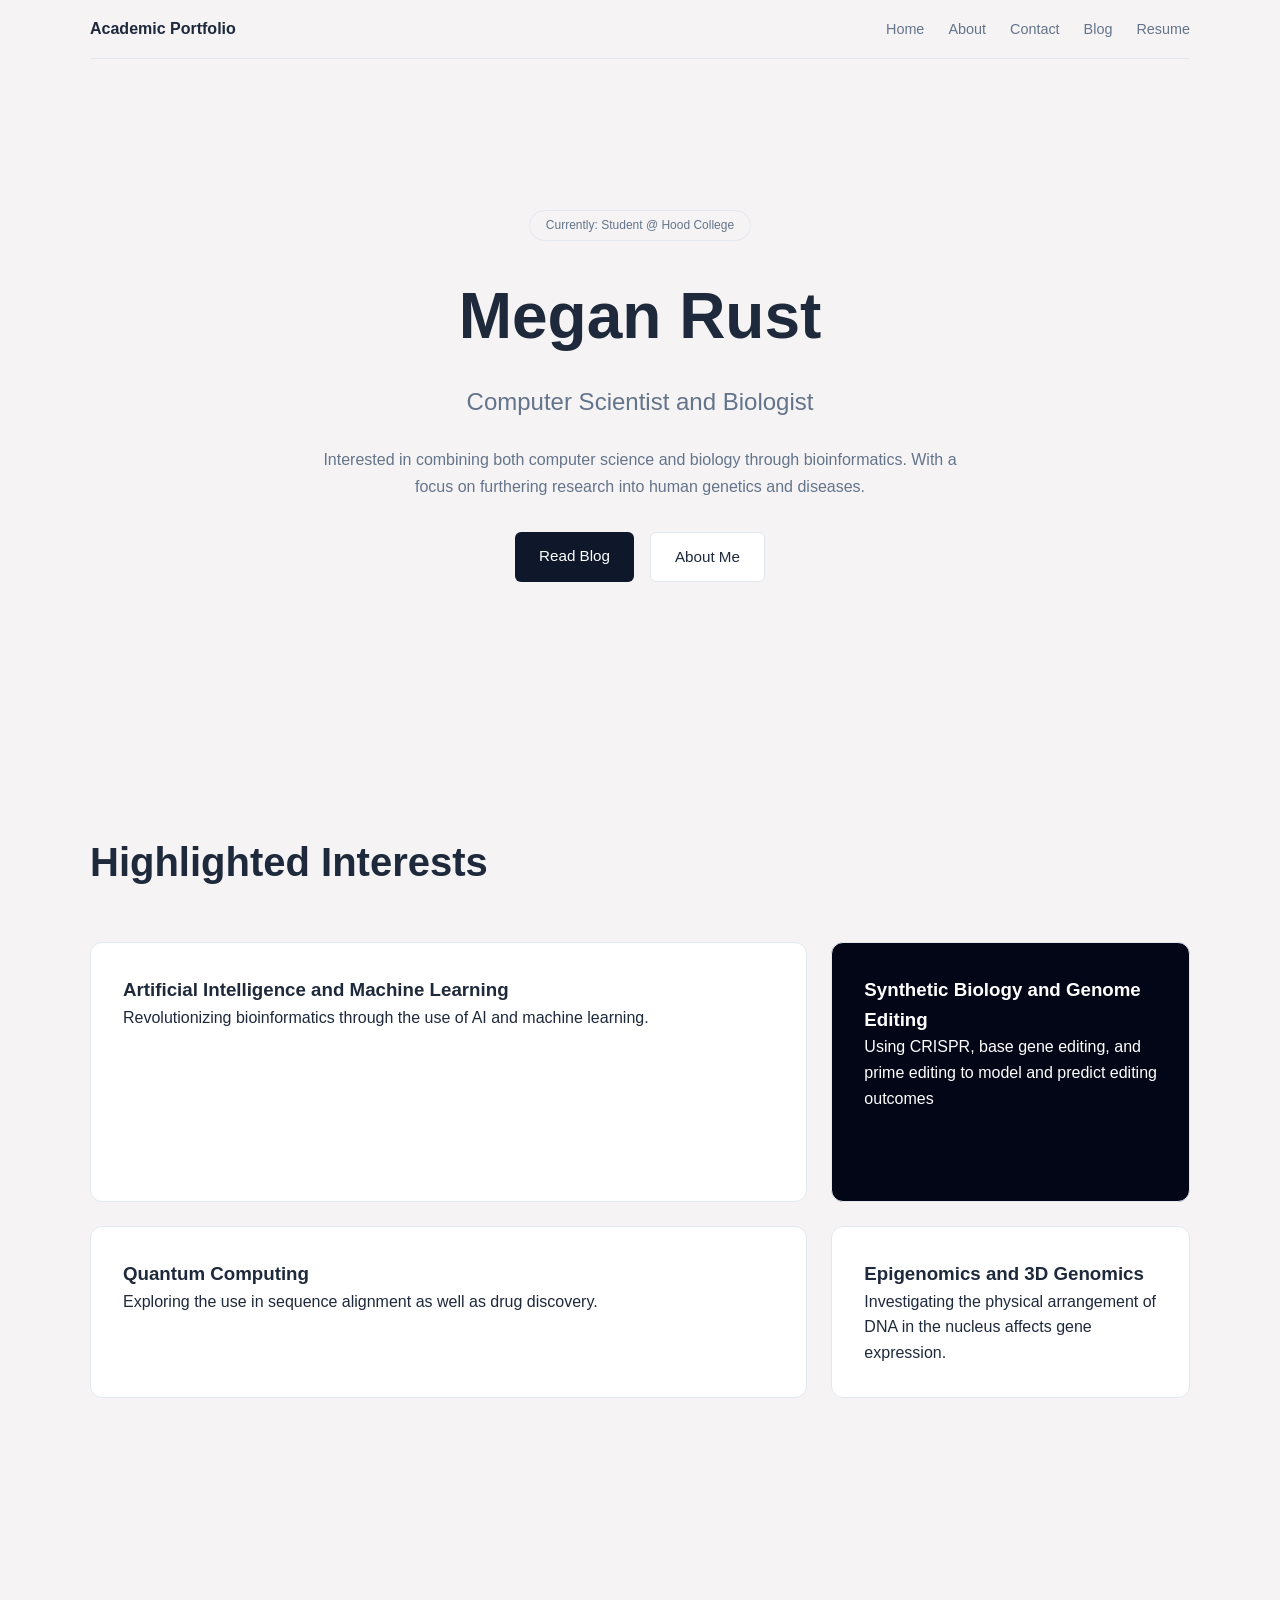
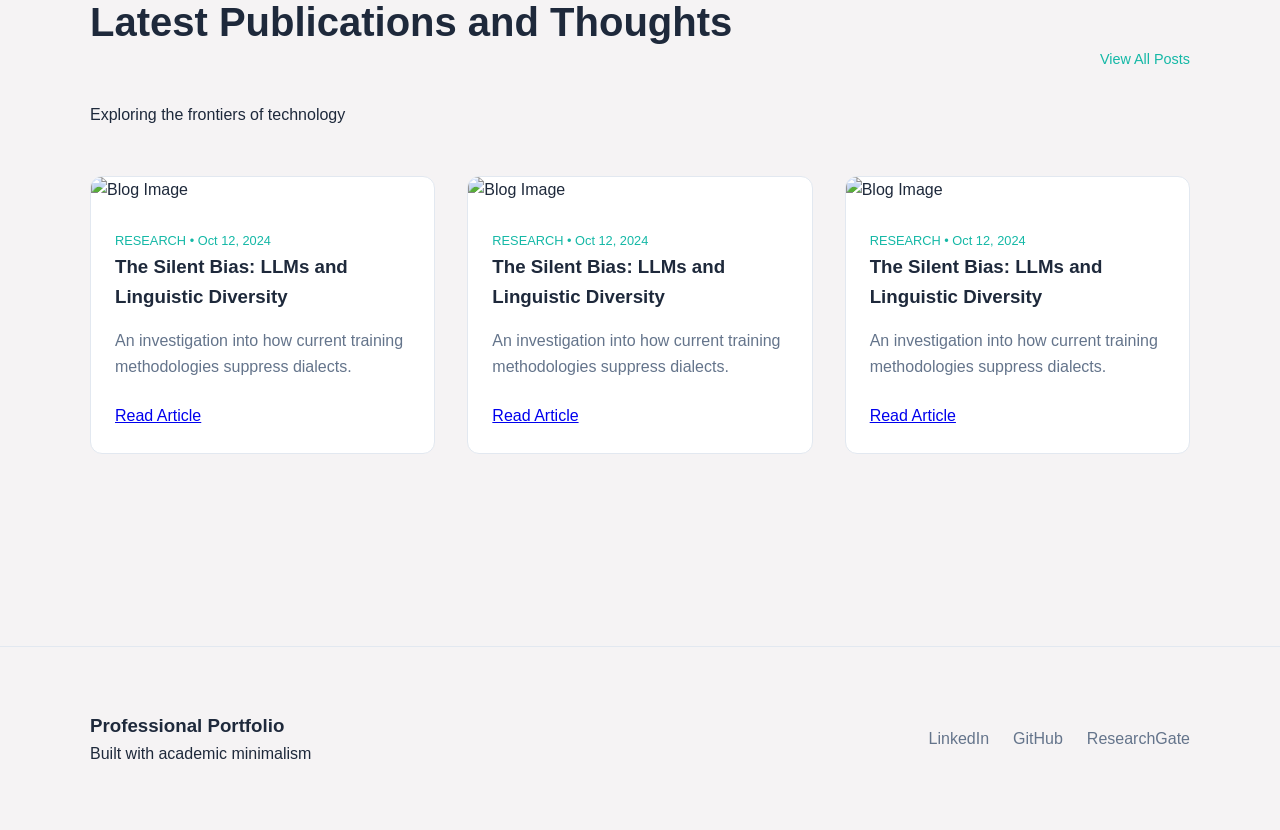
==== commit 19558b61: "fixing/adjusting" ====
--- a/index.html
+++ b/index.html
@@ -1,6 +1,8 @@
 <!DOCTYPE html>
 <html lang="en">
 <head>
+    <meta charset="UTF-8">
+    <meta name="viewport" content="width=device-width, initial-scale=1.0">
     <title>Index</title>
     <link rel = "stylesheet"
     href = "css/style.css">
@@ -92,7 +94,6 @@
                     <a href="blog-post.html">Read Article</a>
                 </div>
             </div>
-            <div class="blog-grid">
                 <div class="blog-card">
                 <img src="images/blog1.jpg"
                 alt="Blog Image">
@@ -104,8 +105,7 @@
                     <p> An investigation into how current training methodologies suppress dialects.</p>
                     <a href="blog-post.html">Read Article</a>
                 </div>
-            </div>
-            <div class="blog-grid">
+                </div>
                 <div class="blog-card">
                 <img src="images/blog1.jpg"
                 alt="Blog Image">
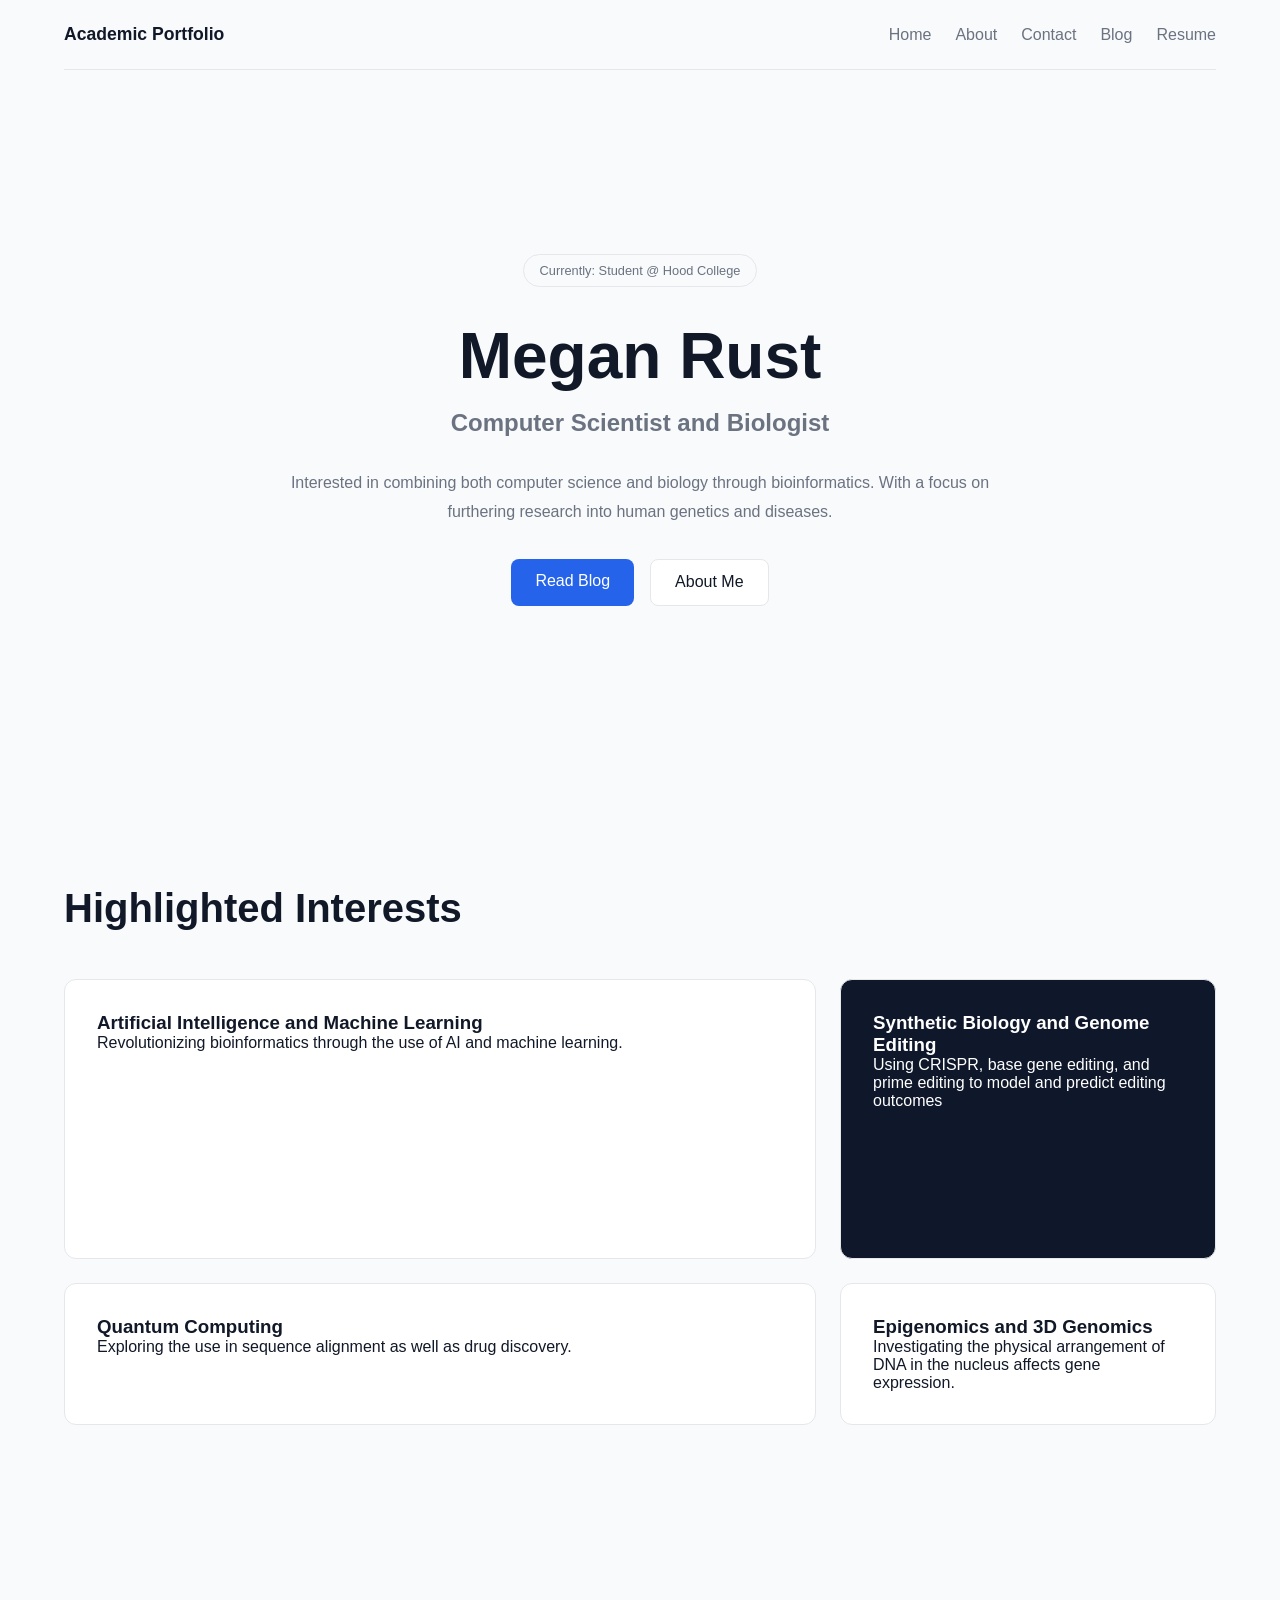
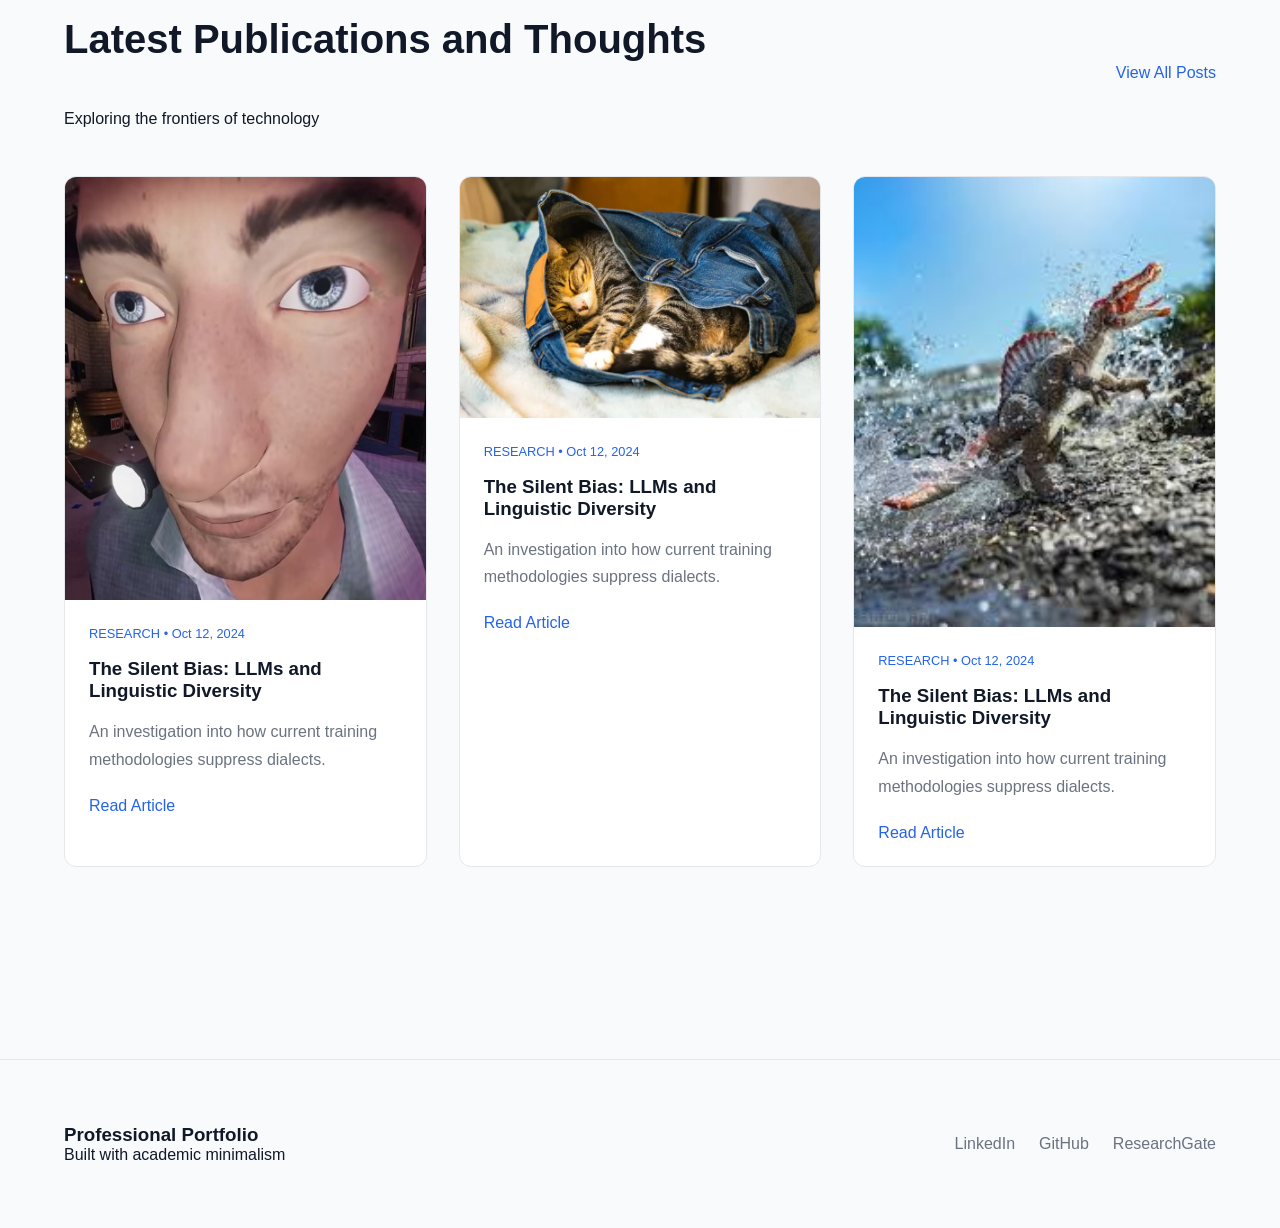
==== commit a8214171: "everything else" ====
--- a/index.html
+++ b/index.html
@@ -83,7 +83,7 @@
             </div>
             <div class="blog-grid">
                 <div class="blog-card">
-                <img src="images/blog1.jpg"
+                <img src="images/blog2.png"
                 alt="Blog Image">
                 <div class="blog-content">
                     <span class="blog-meta">
@@ -95,7 +95,7 @@
                 </div>
             </div>
                 <div class="blog-card">
-                <img src="images/blog1.jpg"
+                <img src="images/blog1.png"
                 alt="Blog Image">
                 <div class="blog-content">
                     <span class="blog-meta">
@@ -107,7 +107,7 @@
                 </div>
                 </div>
                 <div class="blog-card">
-                <img src="images/blog1.jpg"
+                <img src="images/blog.png"
                 alt="Blog Image">
                 <div class="blog-content">
                     <span class="blog-meta">
--- a/css/style.css
+++ b/css/style.css
@@ -1,104 +1,385 @@
 :root {
-    --primary: #0f172a;
-    --accent:#14b8a6;
-    --background:#f5f3f4;
-    --card:#ffffff; 
-    --text:#1e293b;
-    --muted: #64748b;
-    --border: #e2e8f0;
-
-}
-
-*{
+    --primary: #2563eb;
+    --secondary: #1e293b;
+    --background: #f8fafc;
+    --text: #111827;
+    --muted: #6b7280;
+    --card: #ffffff;
+    --border: #e5e7eb;
+}
+
+* {
     margin: 0;
     padding: 0;
     box-sizing: border-box;
 }
 
-/*BODY*/
-body{
-    font-family:Arial, sans-serif;
-    background:var(--background);
+body {
+    font-family: Arial, sans-serif;
+    background: var(--background);
     color: var(--text);
-    line-height: 1.6;
-}
-
-/*CONTAINER*/
-.container{
-    width: 88%;
-    max-width: 1100px;
+}
+
+img {
+    width: 100%;
+    display: block;
+    object-fit: cover;
+}
+
+.container {
+    width: 90%;
+    max-width: 1200px;
     margin: auto;
 }
 
-/*NAVBAR*/
-.navbar{
+/* NAVBAR */
+
+.navbar {
     display: flex;
     justify-content: space-between;
     align-items: center;
-    padding: 1rem 0rem;
+    padding: 1.5rem 0;
     border-bottom: 1px solid var(--border);
 }
+
 .logo {
     font-weight: bold;
-    font-size: 1rem;
+    font-size: 1.1rem;
 }
 
 .nav-links {
     display: flex;
-    gap: 1.5rem; 
+    gap: 1.5rem;
     list-style: none;
 }
 
-.nav-links a{
+.nav-links a {
     text-decoration: none;
     color: var(--muted);
-    font-size: 0.9rem;
     transition: 0.3s ease;
 }
 
-.nav-links a:hover{
-    color: var(--accent);
-}
-
-/*HERO*/
-.hero{
+.nav-links a:hover {
+    color: var(--primary);
+}
+
+/* HERO */
+
+.hero {
+    min-height: 80vh;
     display: flex;
     justify-content: center;
-    align-items: center; 
+    align-items: center;
     text-align: center;
-    min-height: 75vh;
-}
-
-.hero-text{
+    padding: 6rem 0;
+}
+
+.hero-text {
     max-width: 700px;
 }
+
 .hero-tag {
     display: inline-block;
-    padding: 0.3rem 1rem;
+    padding: 0.5rem 1rem;
     border: 1px solid var(--border);
     border-radius: 999px;
-    font-size: 0.75rem;
-    color: var(--muted);
-    margin-bottom: 1.5rem;
-}
-.hero h1{
+    color: var(--muted);
+    font-size: 0.8rem;
+    margin-bottom: 2rem;
+}
+
+.hero h1 {
     font-size: 4rem;
     margin-bottom: 1rem;
 }
-.hero h2{
-    color: var(--muted);
-    font-weight: 400;
+
+.hero h2 {
+    color: var(--muted);
+    margin-bottom: 2rem;
+}
+
+.hero p {
+    line-height: 1.8;
+    color: var(--muted);
+    margin-bottom: 2rem;
+}
+
+.hero-buttons {
+    display: flex;
+    justify-content: center;
+    gap: 1rem;
+}
+
+/* BUTTONS */
+
+.btn {
+    display: inline-block;
+    padding: 0.85rem 1.5rem;
+    border-radius: 8px;
+    text-decoration: none;
+    transition: 0.3s ease;
+}
+
+.btn-primary {
+    background: var(--primary);
+    color: white;
+}
+
+.btn-secondary {
+    border: 1px solid var(--border);
+    color: var(--text);
+    background: white;
+}
+
+.btn:hover {
+    opacity: 0.9;
+}
+
+/* SECTIONS */
+
+.section-title {
+    font-size: 2.5rem;
+    margin-bottom: 3rem;
+}
+
+.section-header {
+    display: flex;
+    justify-content: space-between;
+    align-items: center;
+    margin-bottom: 3rem;
+}
+
+.view-all-link {
+    text-decoration: none;
+    color: var(--primary);
+}
+
+/* INTERESTS */
+
+.interests {
+    padding: 6rem 0;
+}
+
+.interests-grid {
+    display: grid;
+    grid-template-columns: 2fr 1fr;
+    gap: 1.5rem;
+}
+
+.interest-card {
+    background: var(--card);
+    padding: 2rem;
+    border-radius: 12px;
+    border: 1px solid var(--border);
+    transition: 0.3s ease;
+}
+
+.interest-card:hover {
+    transform: translateY(-5px);
+}
+
+.large-card {
+    min-height: 280px;
+}
+
+.dark-card {
+    background: #0f172a;
+    color: white;
+}
+
+.wide-card {
+    background-image: url("../images/waves.jpg");
+    background-size: cover;
+    background-position: center;
+}
+
+/* BLOG */
+
+.blog-preview,
+.blog-listing {
+    padding: 6rem 0;
+}
+
+.blog-grid {
+    display: grid;
+    grid-template-columns: repeat(3, 1fr);
+    gap: 2rem;
+}
+
+.blog-card {
+    background: white;
+    border-radius: 12px;
+    overflow: hidden;
+    border: 1px solid var(--border);
+    transition: 0.3s ease;
+}
+
+.blog-card:hover {
+    transform: translateY(-5px);
+}
+
+.blog-content {
+    padding: 1.5rem;
+}
+
+.blog-meta {
+    color: var(--primary);
+    font-size: 0.8rem;
+}
+
+.blog-content h3 {
+    margin: 1rem 0;
+}
+
+.blog-content p {
+    color: var(--muted);
     margin-bottom: 1.5rem;
-}
-
-.hero p {
-   max-width: 650px;
-   margin: auto;
-   color: var(--muted);
-   margin-bottom: 2rem;
-   line-height: 1.7;
-}
-/* ABOUT*/
+    line-height: 1.7;
+}
+
+.blog-content a {
+    text-decoration: none;
+    color: var(--primary);
+}
+
+.blog-header {
+    padding: 6rem 0 3rem;
+}
+
+.blog-header h1 {
+    font-size: 4rem;
+    margin-bottom: 1rem;
+}
+
+.blog-header p {
+    max-width: 700px;
+    color: var(--muted);
+}
+
+.blog-controls {
+    display: flex;
+    justify-content: space-between;
+    align-items: center;
+    gap: 2rem;
+    margin-bottom: 4rem;
+}
+
+#searchInput {
+    flex: 1;
+    padding: 1rem;
+    border: 1px solid var(--border);
+    border-radius: 8px;
+}
+
+.filter-buttons {
+    display: flex;
+    gap: 1rem;
+    flex-wrap: wrap;
+}
+
+.filter-btn {
+    padding: 0.6rem 1rem;
+    border-radius: 999px;
+    border: 1px solid var(--border);
+    background: white;
+    cursor: pointer;
+}
+
+.filter-btn.active {
+    background: var(--primary);
+    color: white;
+}
+
+/* BLOG POST */
+
+.blog-post-page {
+    padding: 5rem 0;
+}
+
+.back-link {
+    text-decoration: none;
+    color: var(--muted);
+    display: inline-block;
+    margin-bottom: 2rem;
+}
+
+.post-tags {
+    display: flex;
+    gap: 1rem;
+    margin-bottom: 2rem;
+}
+
+.tag {
+    border: 1px solid var(--border);
+    padding: 0.35rem 0.75rem;
+    border-radius: 6px;
+    font-size: 0.8rem;
+}
+
+.post-title {
+    font-size: 4rem;
+    line-height: 1.1;
+    margin-bottom: 3rem;
+}
+
+.author-row {
+    display: flex;
+    justify-content: space-between;
+    align-items: center;
+    margin-bottom: 3rem;
+}
+
+.author-info {
+    display: flex;
+    align-items: center;
+    gap: 1rem;
+}
+
+.author-info img {
+    width: 50px;
+    height: 50px;
+    border-radius: 50%;
+}
+
+.blog-hero-image {
+    border-radius: 12px;
+    margin-bottom: 5rem;
+}
+
+.article-content {
+    max-width: 850px;
+    margin: auto;
+}
+
+.article-content p {
+    line-height: 2;
+    margin-bottom: 2rem;
+}
+
+.article-content h2 {
+    margin: 4rem 0 2rem;
+    font-size: 2.5rem;
+}
+
+blockquote {
+    border-left: 4px solid var(--primary);
+    padding-left: 2rem;
+    margin: 3rem 0;
+    font-size: 1.2rem;
+    font-weight: bold;
+}
+
+.code-block {
+    background: #0f172a;
+    color: white;
+    padding: 2rem;
+    border-radius: 12px;
+    overflow-x: auto;
+    margin: 3rem 0;
+}
+
+/* ABOUT */
+
 .about-hero {
     display: flex;
     justify-content: space-between;
@@ -106,67 +387,50 @@
     gap: 5rem;
     padding: 7rem 0;
 }
+
 .about-text {
     flex: 1;
 }
+
+.about-text h1 {
+    font-size: 4rem;
+    line-height: 1.1;
+    margin-bottom: 2rem;
+}
+
+.about-text p {
+    line-height: 1.8;
+    color: var(--muted);
+}
+
 .about-image img {
-    width:420px;
-    border-radius: 12px;
-    object-fit: cover;
-}
-.about-tag {
-    color: var(--muted);
-    letter-spacing: 1px;
-    font-size: 0.8rem;
-    display: inline-block;
-    margin-bottom: 1.5rem;
-}
-.about-text h1 {
-    font-size: 4rem;  
-    line-height: 1.1;
-    margin-bottom: 2rem;
-}
-.about-text p {
-    color: var(--muted);
-    line-height: 1.8;
-    max-width: 600px;
-}
+    width: 420px;
+    border-radius: 12px;
+}
+
 .background-section {
     display: flex;
     gap: 5rem;
     padding-bottom: 7rem;
 }
+
 .background-left {
     flex: 1;
 }
+
 .background-right {
     flex: 2;
 }
+
 .background-right p {
-    color: var(--text);
     line-height: 1.9;
     margin-bottom: 2rem;
 }
-.expertise-grid {
-    display: grid;
-    grid-template-columns: 1fr 1fr;
-    gap: 1.5rem;
-}
-.feature-card {
-    background: #ead8bd;
-}
-.small-card {
-    max-width: 250px;
-}
+
 .career {
     padding: 7rem 0;
 }
-.career-header {
-    display: flex;
-    justify-content: space-between;
-    align-items: flex-start;
-    margin-bottom: 4rem;
-}
+
 .career-item {
     display: grid;
     grid-template-columns: 1fr 2fr 3fr;
@@ -174,492 +438,270 @@
     padding: 2rem 0;
     border-top: 1px solid var(--border);
 }
-.career-date {
-    color: var(--muted);
-    font-size: 0.9rem;
-}
-.career-role span {
-    color: var(--muted);
-    font-size: 0.9rem;
-}
-.career-description {
-    color: var(--text);
-    line-height: 1.8;
-}
-
-/*CONTACT*/
+
+/* CONTACT */
+
 .contact-page {
     padding: 6rem 0;
 }
+
 .contact-header {
     max-width: 700px;
     margin-bottom: 5rem;
 }
-.contact-header {
-    max-width: 700px;
-    margin-bottom: 5rem;
-}
+
 .contact-header h1 {
     font-size: 4rem;
-    margin-bottom: 1.5rem; 
-}
-.contact-header p {
-    color: var(--muted);
-    line-height: 1.8;
-}
+    margin-bottom: 1.5rem;
+}
+
 .contact-layout {
     display: flex;
     gap: 4rem;
+    flex-wrap: wrap;
     align-items: flex-start;
 }
-.contact-info {
+
+.contact-info,
+.contact-form-wrapper {
     flex: 1;
-}
+    min-width: 320px;
+}
+
 .contact-form-wrapper {
-    flex: 1.5;
     background: white;
     padding: 2rem;
-    border: 1px solid var(--border);
-    border-radius: 12px;
-}
+    border-radius: 12px;
+    border: 1px solid var(--border);
+    max-width: 720px;
+}
+
 .contact-label {
-    font-size: 0.8rem;
-    color: var(--muted);
-    margin-bottom:1rem;
-    letter-spacing: 1px;
-}
+    margin-bottom: 1rem;
+    color: var(--muted);
+}
+
 .email-box {
-    display: flex;
-    gap: 1rem;
-    align-items: center;
     margin-bottom: 3rem;
 }
+
 .network-card {
-    background: white; 
+    background: white;
     padding: 1.5rem;
-    border-radius: 10px;
-    border: 1px solid var(--border);
-    margin-bottom: 1rem;
-}
-.map-image {
-    width: 100%;
+    border: 1px solid var(--border);
     border-radius: 10px;
     margin-bottom: 1rem;
 }
+
+.map-image {
+    border-radius: 12px;
+    margin-top: 2rem;
+}
+
 .contact-form {
     display: flex;
     flex-direction: column;
     gap: 1.5rem;
 }
+
 .form-row {
     display: flex;
     gap: 1rem;
-}
+    flex-wrap: wrap;
+}
+
 .form-group {
     display: flex;
     flex-direction: column;
     flex: 1;
-}
-input, select, textarea {
+    min-width: 0;
+}
+
+.message-group {
+    flex: 1 1 100%;
+}
+
+input,
+textarea,
+select {
     padding: 1rem;
-    border: 1px solid var(--border);
     border-radius: 8px;
-    background: #fafafa;
+    border: 1px solid var(--border);
     font-family: inherit;
-}
+    min-width: 0;
+}
+
 textarea {
     resize: vertical;
 }
 
-/*RESUME*/
+/* RESUME */
+
 .resume-hero {
     display: flex;
     justify-content: space-between;
     align-items: center;
     gap: 4rem;
     padding: 5rem 0;
-}
+    flex-wrap: wrap;
+}
+
+.resume-info,
+.resume-image {
+    flex: 1;
+    min-width: 280px;
+}
+
 .resume-info h1 {
     font-size: 4rem;
     margin-bottom: 1rem;
 }
+
 .resume-info h2 {
-    color:var(--muted);
-    margin-bottom: 2rem;
-}
+    color: var(--muted);
+    margin-bottom: 2rem;
+}
+
 .resume-contact {
     display: flex;
     gap: 2rem;
     flex-wrap: wrap;
-    color: var(--text);
-}
+}
+
 .resume-image img {
     width: 120px;
     border-radius: 12px;
 }
+
 .resume-section {
     padding-bottom: 6rem;
 }
+
 .resume-title {
     font-size: 2.5rem;
     margin-bottom: 3rem;
     border-bottom: 1px solid var(--border);
     padding-bottom: 1rem;
 }
+
 .resume-item {
     display: grid;
     grid-template-columns: 1fr 3fr;
     gap: 4rem;
     margin-bottom: 4rem;
 }
+
 .resume-date {
     color: var(--muted);
-    font-size: 0.9rem;
-}
-.resume-content h3 {
-    margin-bottom: 0.5rem;
-}
+}
+
 .resume-content span {
-    color: var(--muted);
     display: block;
-    margin-bottom: 1.5rem;
-}
+    margin-bottom: 1rem;
+    color: var(--muted);
+}
+
 .resume-content ul {
+    padding-left: 1.5rem;
+}
+
+.resume-content li {
     margin-bottom: 1rem;
     line-height: 1.8;
 }
+
 .skills-grid {
     display: grid;
-    grid-template-columns: repeat(4, 1fr);
+    grid-template-columns: repeat(auto-fit, minmax(220px, 1fr));
     gap: 1.5rem;
 }
+
 .skill-group {
     background: white;
     padding: 1.5rem;
-    border: 1px solid var(--border);
-    border-radius: 10px;
-}
+    border-radius: 12px;
+    border: 1px solid var(--border);
+}
+
 .skill-chips {
     display: flex;
     flex-wrap: wrap;
     gap: 0.5rem;
     margin-top: 1rem;
 }
+
 .chip {
     padding: 0.35rem 0.75rem;
-    border: 1px solid var(--border);
-    border-radius:6px;
+    border-radius: 6px;
+    border: 1px solid var(--border);
     font-size: 0.85rem;
-    background: white;
-}
-.publication-card {
-    background: white;
-padding: 2rem;
-border: 1px solid var(--border);
-margin-bottom: 2rem;
-}
-.awards-grid {
-    display: grid;
-    grid-template-columns: repeat(2, 1fr);
-    gap: 2rem;
-}
+}
+
 .download-section {
     text-align: center;
-    padding: 4rem 0;;
-}
-
-/* BUTTON */
-.hero-buttons {
-    display: flex;
-    justify-content: center;
-    gap: 1rem;
-}
-.btn {
-    padding: 0.75rem 1.5rem;
+    padding: 4rem 0;
+}
+
+/* FOOTER */
+
+.footer {
+    padding: 4rem 0;
+    border-top: 1px solid var(--border);
+    margin-top: 6rem;
+}
+
+.footer-content {
+    display: flex;
+    justify-content: space-between;
+    align-items: center;
+}
+
+.footer-links {
+    display: flex;
+    gap: 1.5rem;
+}
+
+.footer-links a {
     text-decoration: none;
-    border-radius: 6px;
-    transition: 0.3s ease;
-    font-size: 0.95rem;
-}
-.btn-primary {
-    background: var(--primary);
-    color: white;
-}
-.btn-secondary {
-    background: white;
-    border: 1px solid var(--border);
-    color: var(--text);
-}
-.btn:hover {
-    opacity: 0.9;
-}
-
-/* SECTION TITLE */
-.section-title {
-    font-size: 2.5rem;
-    margin-bottom: 3rem;
-}
-
-/* INTERESTS */
-.interests {
-    padding: 6rem 0;
-}
-.interests-grid {
-    display: grid; 
-    grid-template-columns: 2fr 1fr;
-    gap: 1.5rem;
-}
-
-.interest-card {
-    background: var(--card);
-    padding: 2rem;
-    border-radius: 12px;
-    border: 1px solid var(--border);
-    transition: 0.3s ease;
-}
-
-.interest-card:hover {
-    transform: translateY(-5px);
-}
-
-.large-card{
-    min-height: 260px;
-}
-.dark-card {
-    background: #020617;
-    color: white;
-}
-.wide-card {
-    background-image: url("../images/waves.jpg");
-    background-size: cover;
-    background-position: center;
-}
-/* BLOG PREVIEW */
-.blog-preview {
-    padding: 6rem 0;
-}
-.section-header {
-    display: flex;
-    justify-content: space-between;
-    align-items: center;
-    margin-bottom: 3rem;
-}
-.view-all-link {
-    color: var(--accent);
-    text-decoration: none;
-    font-size: 0.9rem;
-}
-
-.blog-grid {
-    display: grid; 
-    grid-template-columns: repeat(3, 1fr);
-    gap: 2rem;
-}
-
-.blog-card {
-    background: white;
-    border-radius: 12px;
-    overflow: hidden;
-   border: 1px solid var(--border);
-   transition: 0.3s ease;
-}
-
-.blog-card:hover {
-    transform: translateY(-5px);
-}
-
-.blog-card img {
-    width: 100%;
-    height: 220px;
-    object-fit: cover;
-}
-
-.blog-content {
-    padding: 1.5rem;
-}
-.blog-meta {
-    color: var(--accent);
-    font-size: 0.8rem;
-}
-
-.blog-content h3 {
-    margin-bottom: 1rem; 
-} 
-
-.blog-content p {
-    color: var(--muted);
-    margin-bottom: 1.5rem;
-}
-
-/* BLOG CONTENT */
-.blog-post-page {
-    padding: 5rem 0;
-}
-.back-link {
-    text-decoration: none;
-    color: var(--muted);
-    display: inline-block;
-    margin-bottom: 2rem;
-}
-.post-tags {
-    display: flex;
-    gap: 1rem;
-    margin-bottom: 2rem;
-}
-.tag {
-    border: 1px solid var(--border);
-    padding: 0.35rem 0.75rem;
-    border-radius: 6px;
-    font-size: 0.8rem;
-}
-.post-title {
-    font-size: 4rem;
-    max-width: 900px;
-    line-height: 1.1;
-    margin-bottom: 3rem;
-}
-.author-row {
-    display: flex;
-    justify-content: space-between;
-    align-items: center;
-    margin-bottom: 3rem;
-}
-.author-info {
-    display: flex;
-    gap: 1rem;
-    align-items: center;
-}
-.author-info img {
-    width: 50px;
-    border-radius: 50%;
-}
-.blog-hero-image {
-    width: 100%;
-    border-radius: 12px;
-    margin-bottom: 5rem;
-}
-.article-content {
-    max-width: 850px;
-    margin: auto;
-}
-.article-content p {
-    line-height: 2;
-    margin-bottom: 2rem;
-    color: var(--text);
-}
-.article-content h2 {
-    margin: 4rem 0 2rem;
-    font-size: 2.5rem;
-}
-blockquote {
-    border-left: 4px solid var(--accent);
-    padding-left:2rem;
-    margin: 3rem 0;
-    font-size: 1.2rem;
-    font-weight: bold;
-}
-.code-block {
-    background: #0f172a;
-    color: white;
-    padding: 2rem;
-    border-radius: 12px;
-    overflow-x: auto;
-    margin: 3rem 0;
-}
-.author-card {
-    display: flex;
-    gap: 2rem;
-    background: white;
-    border: 1px solid var(--border);
-    padding: 2rem;
-    border-radius: 12px;
-    margin: 5rem auto;
-    max-width: 850px;
-}
-.post-title {
-    font-size: 2.5rem;
-}
-
-/* FOOTER */
-.footer {
-    border-top: 1px solid var(--border);
-    padding: 4rem 0;
-    margin-top: 6rem;
-}
-.footer-content {
-    display: flex;
-    justify-content: space-between;
-    align-items: center;
-}
-
-.footer-links {
-    display: flex;
-    gap: 1.5rem;
-}
-
-.footer-links a {
-    color: var(--muted);
-    text-decoration: none;
-}
-
-/*RESPONSIVE DESIGN*/
+    color: var(--muted);
+}
+
+/* RESPONSIVE */
+
 @media (max-width: 768px) {
-    .hero h1 {
+
+    .hero h1,
+    .about-text h1,
+    .contact-header h1,
+    .resume-info h1,
+    .post-title,
+    .blog-header h1 {
         font-size: 2.5rem;
     }
-    .hero-buttons {
+
+    .hero-buttons,
+    .form-row,
+    .footer-content,
+    .about-hero,
+    .background-section,
+    .contact-layout,
+    .resume-hero,
+    .author-row {
         flex-direction: column;
     }
-    .interests-grid {
+
+    .interests-grid,
+    .blog-grid,
+    .skills-grid,
+    .career-item,
+    .resume-item {
         grid-template-columns: 1fr;
     }
-    .blog-grid {
-        grid-template-columns: 1fr;
-    }
-    .section-header {
+
+    .section-header,
+    .blog-controls {
         flex-direction: column;
-        gap: 1rem;
         align-items: flex-start;
     }
-    .wide-card {
-        grid-column: span 1;
-    }
-    .footer-content {
-        flex-direction: column;
-        gap: 1.5rem;
-        text-align: center;
-    }
-    .nav-links {
-        gap: 1rem;
-    }
-    .resume-hero {
-    flex-direction: column;
-    text-align: center;
-}
-.resume-item {
-    grid-template-columns: 1fr;
-}
-.skills-grid {
-    grid-template-columns: 1fr;
-}
-.awards-grid {
-    grid-template-columns: 1fr;
-}
-.contact-layout {
-    flex-direction: column;
-}
-.form-row {
-    flex-direction: column;
-}
-.contact-header h1 {
-    font-size: 2.5rem;
-}
-.author-card {
-    flex-direction: column;
-}
-.author-row {
-    flex-direction: column;
-    align-items: flex-start;
-    gap: 2rem;
-}
+
 }
